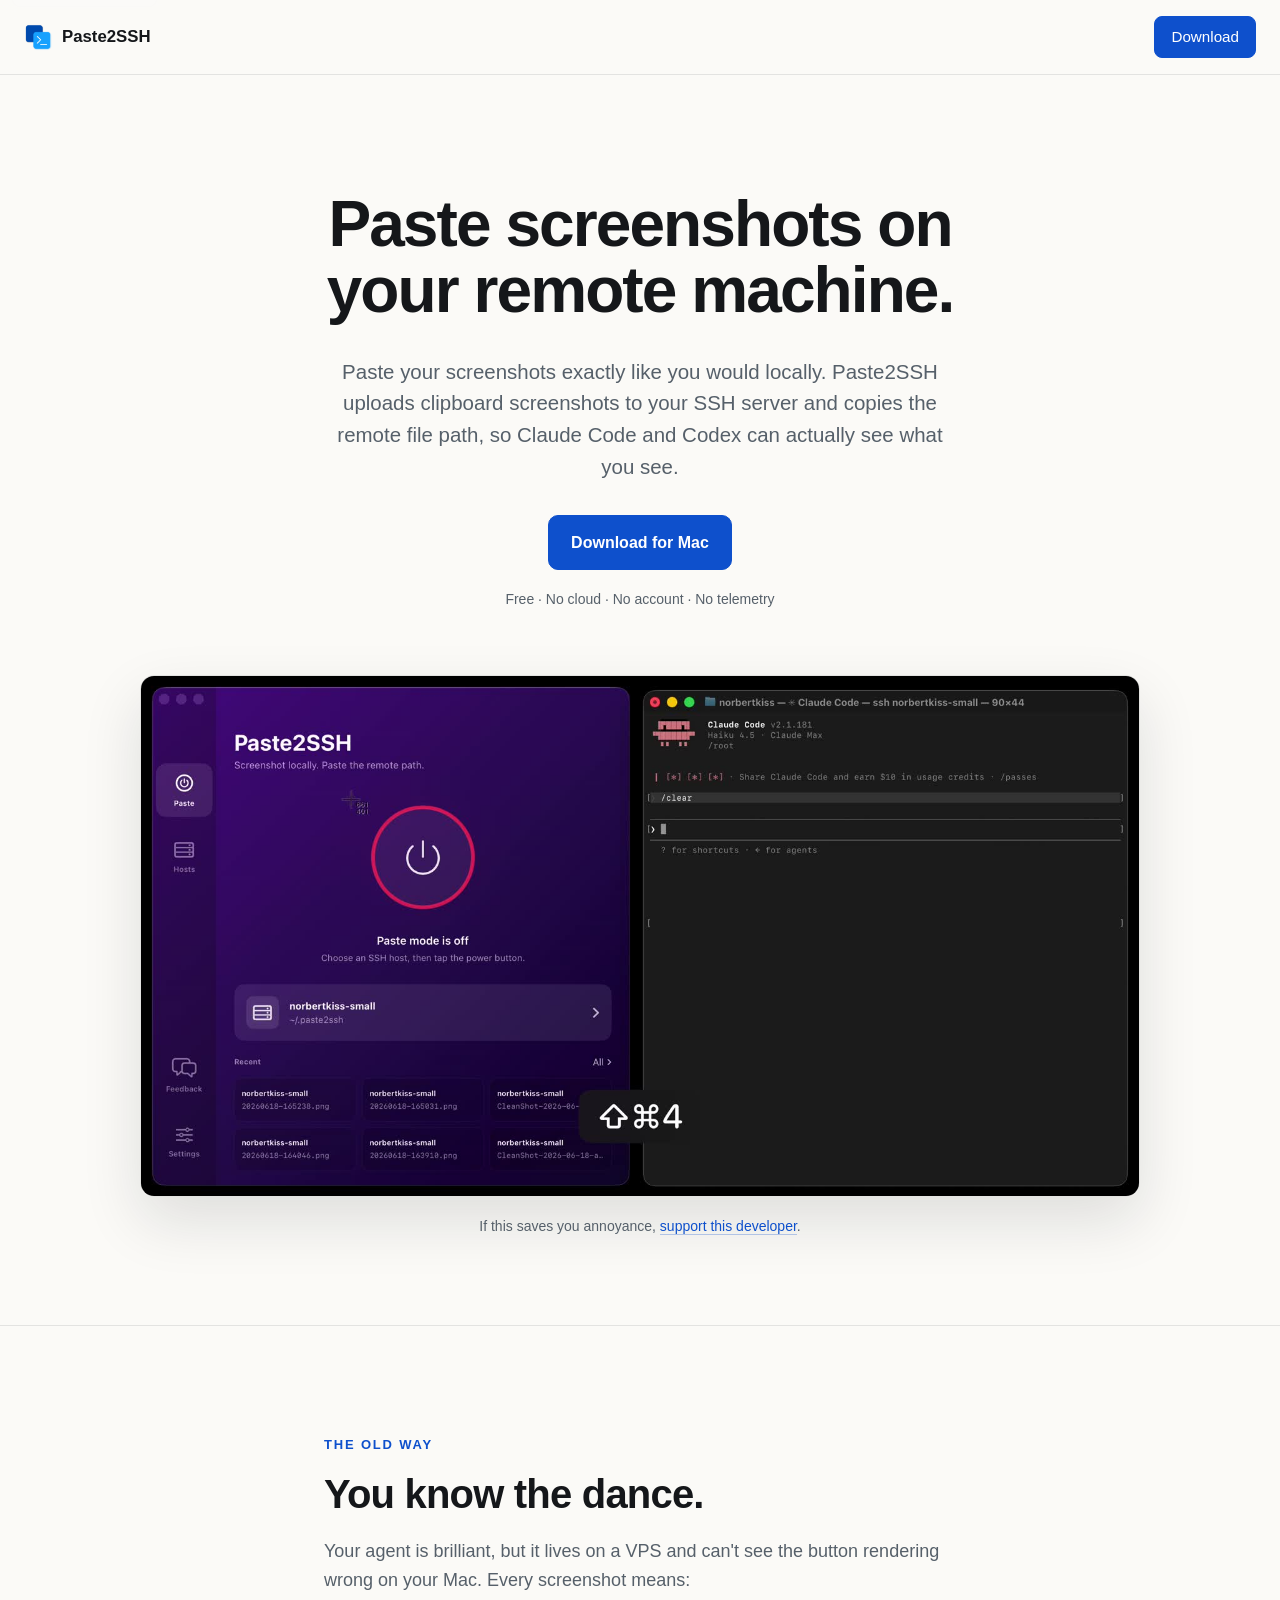
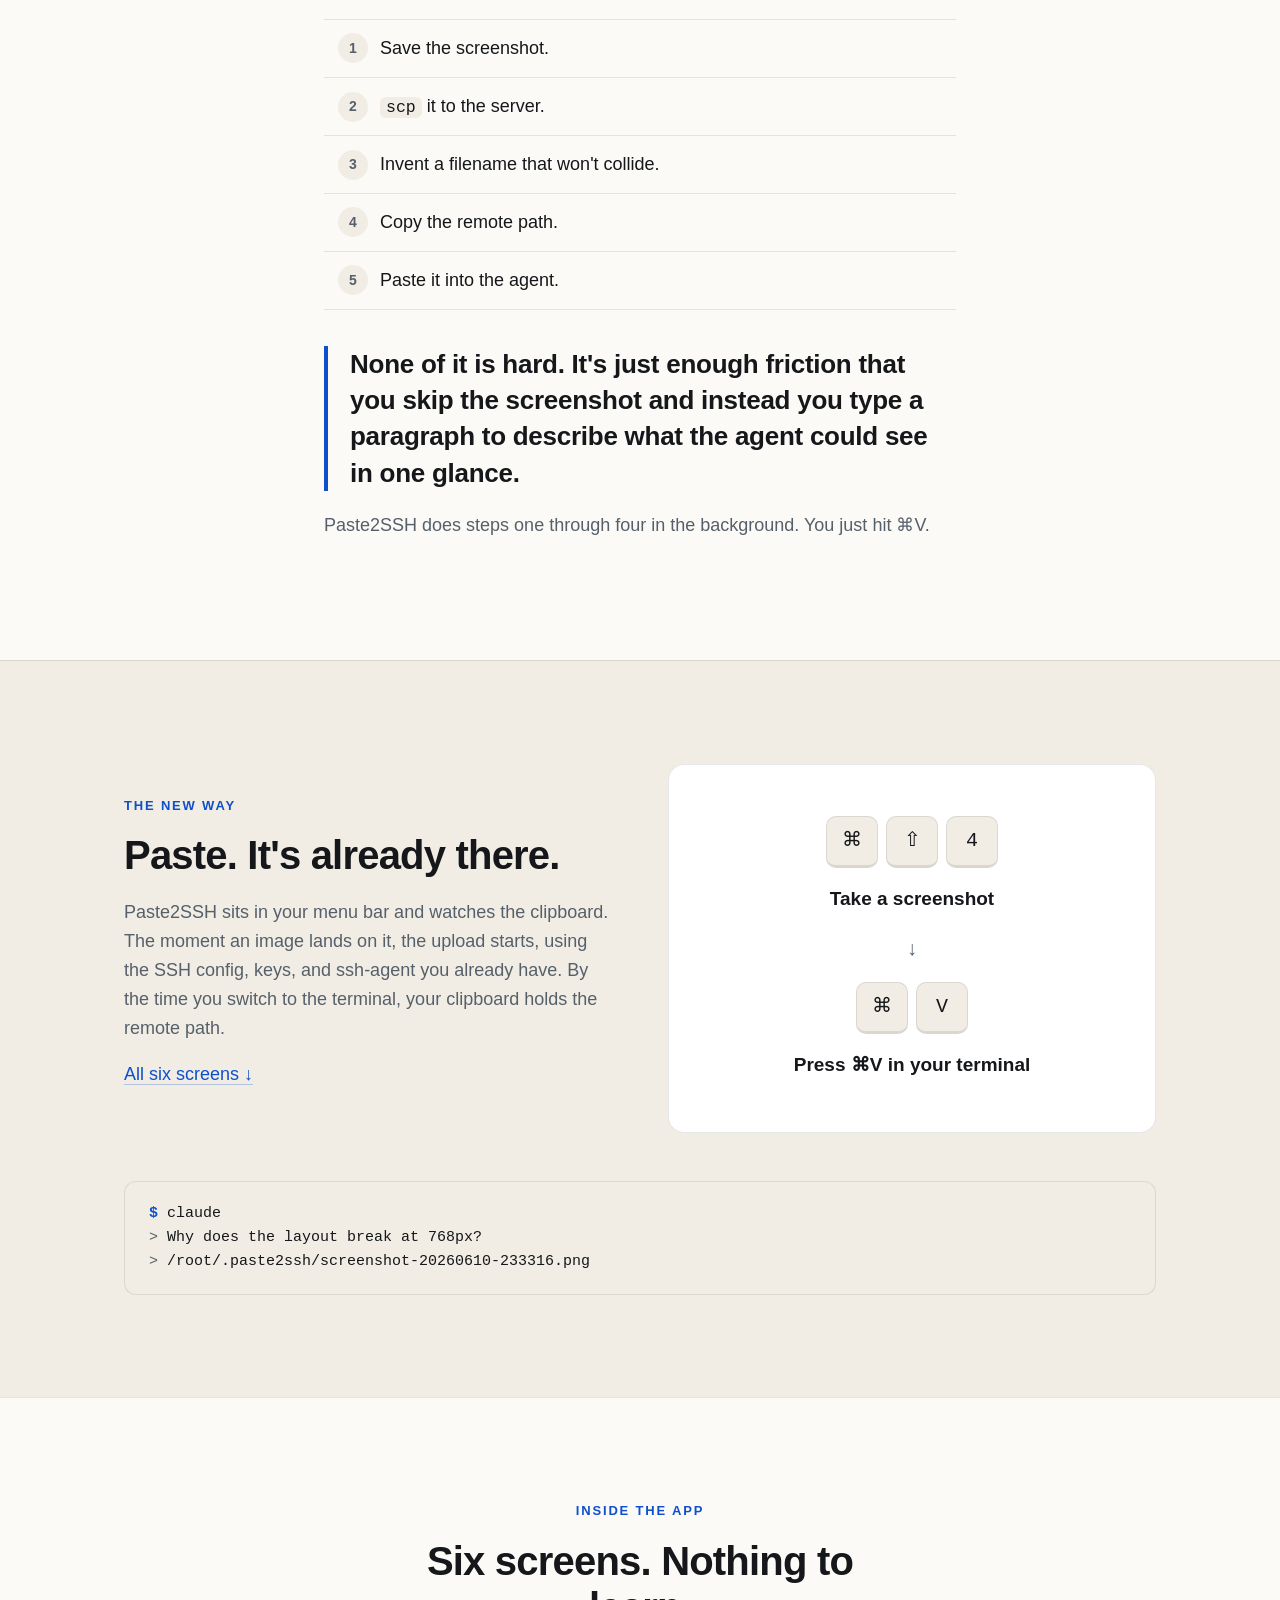
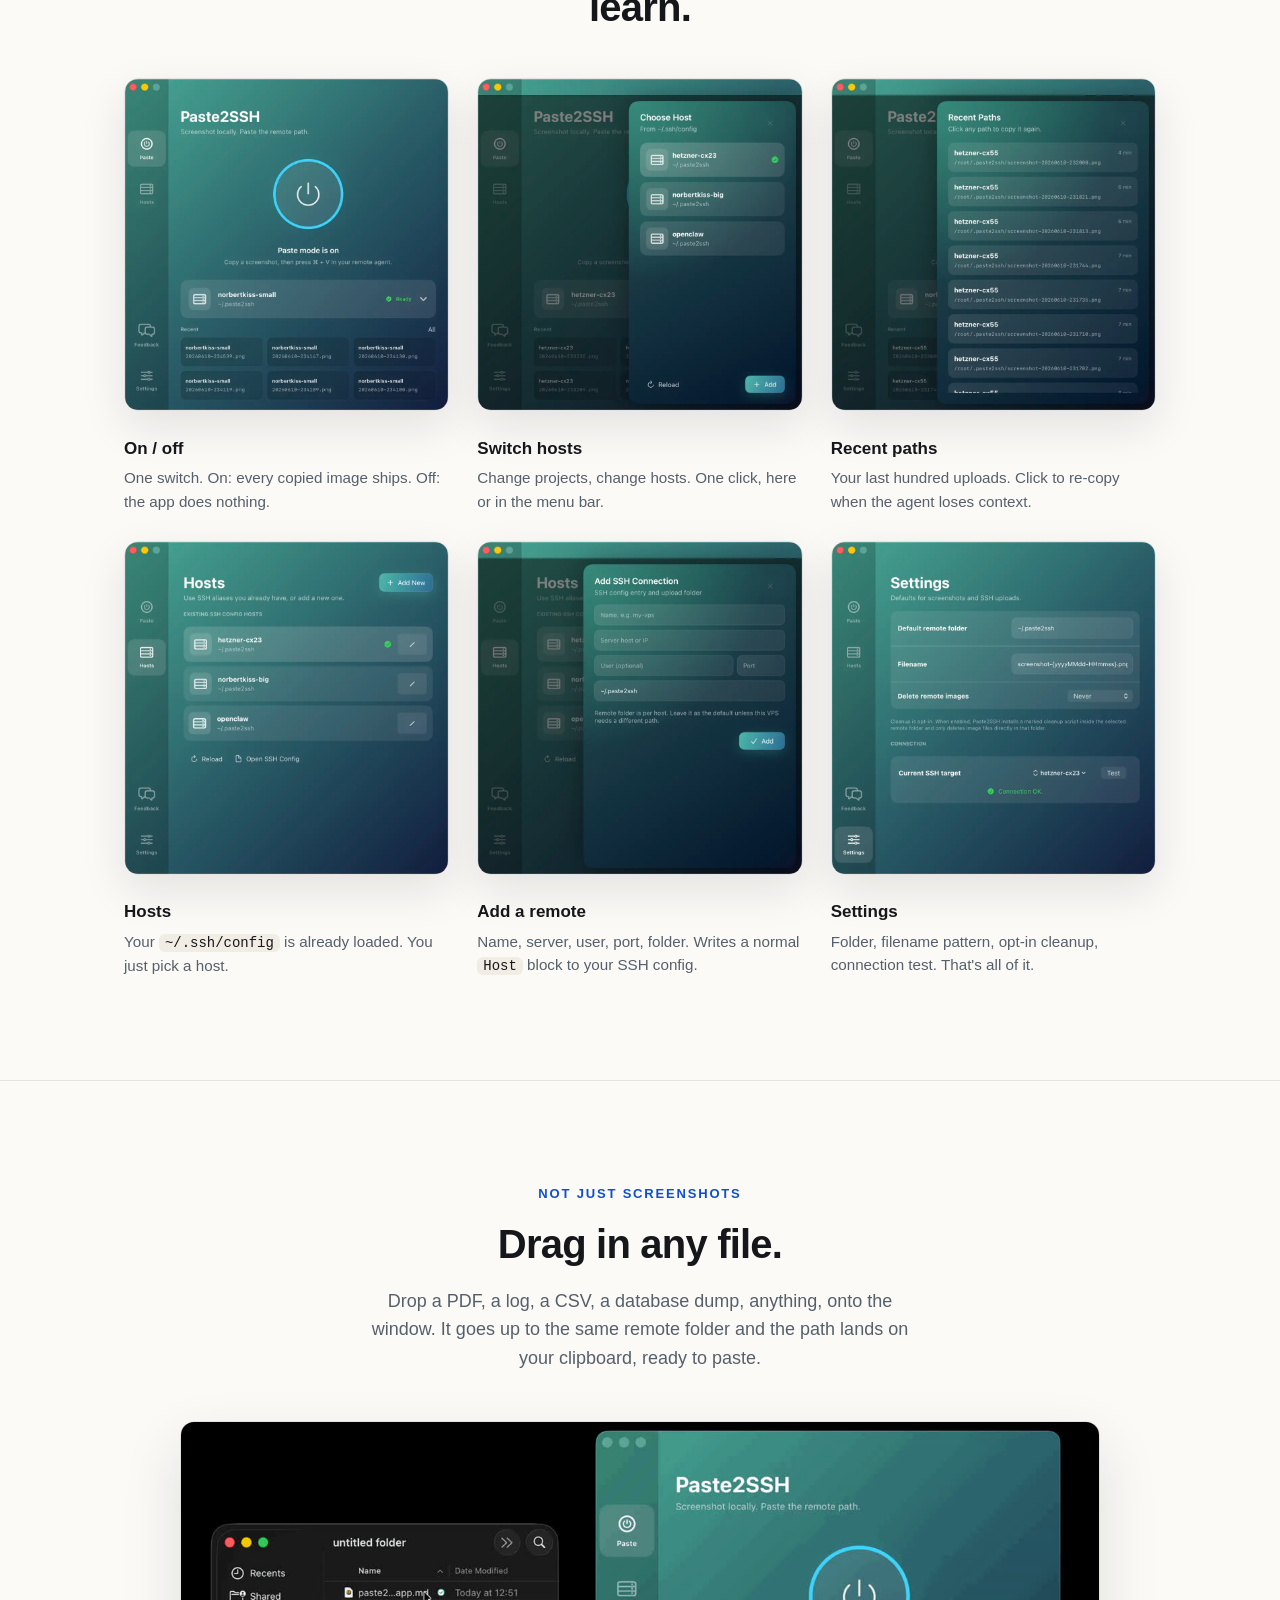
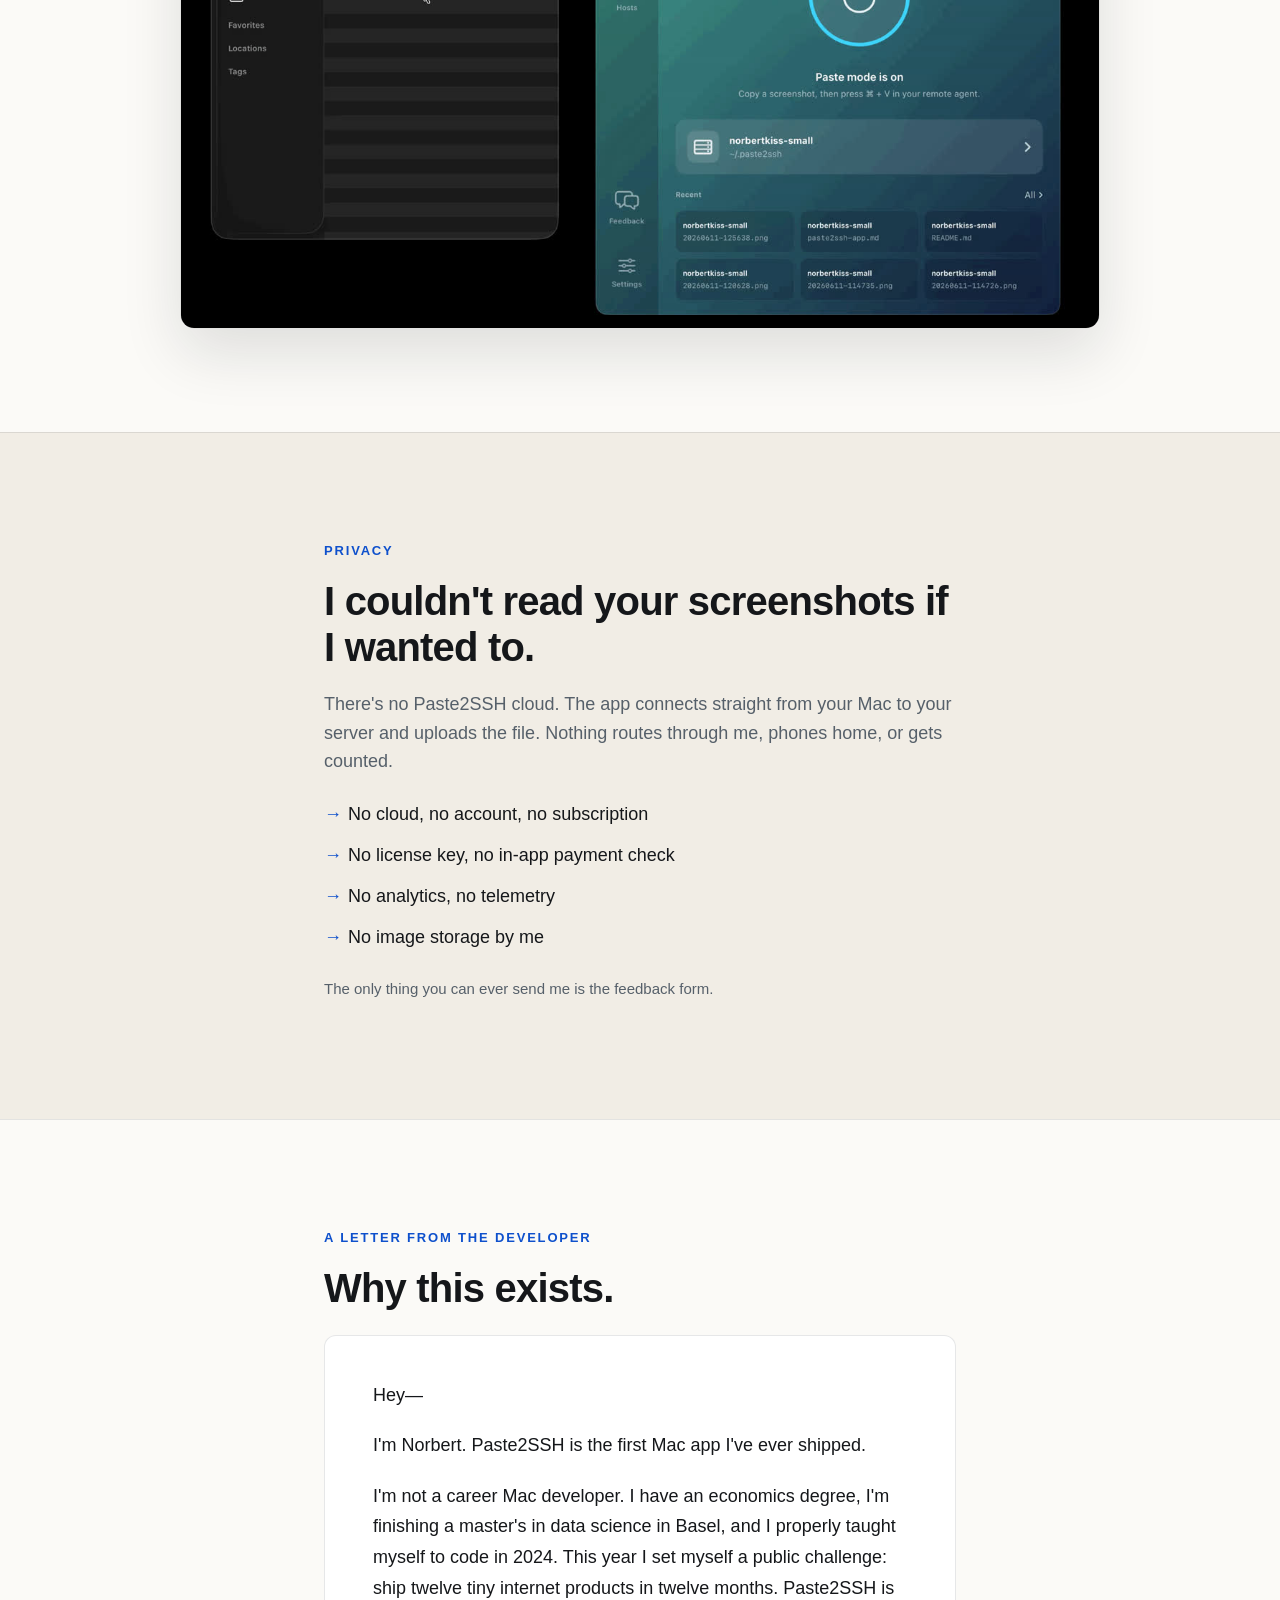
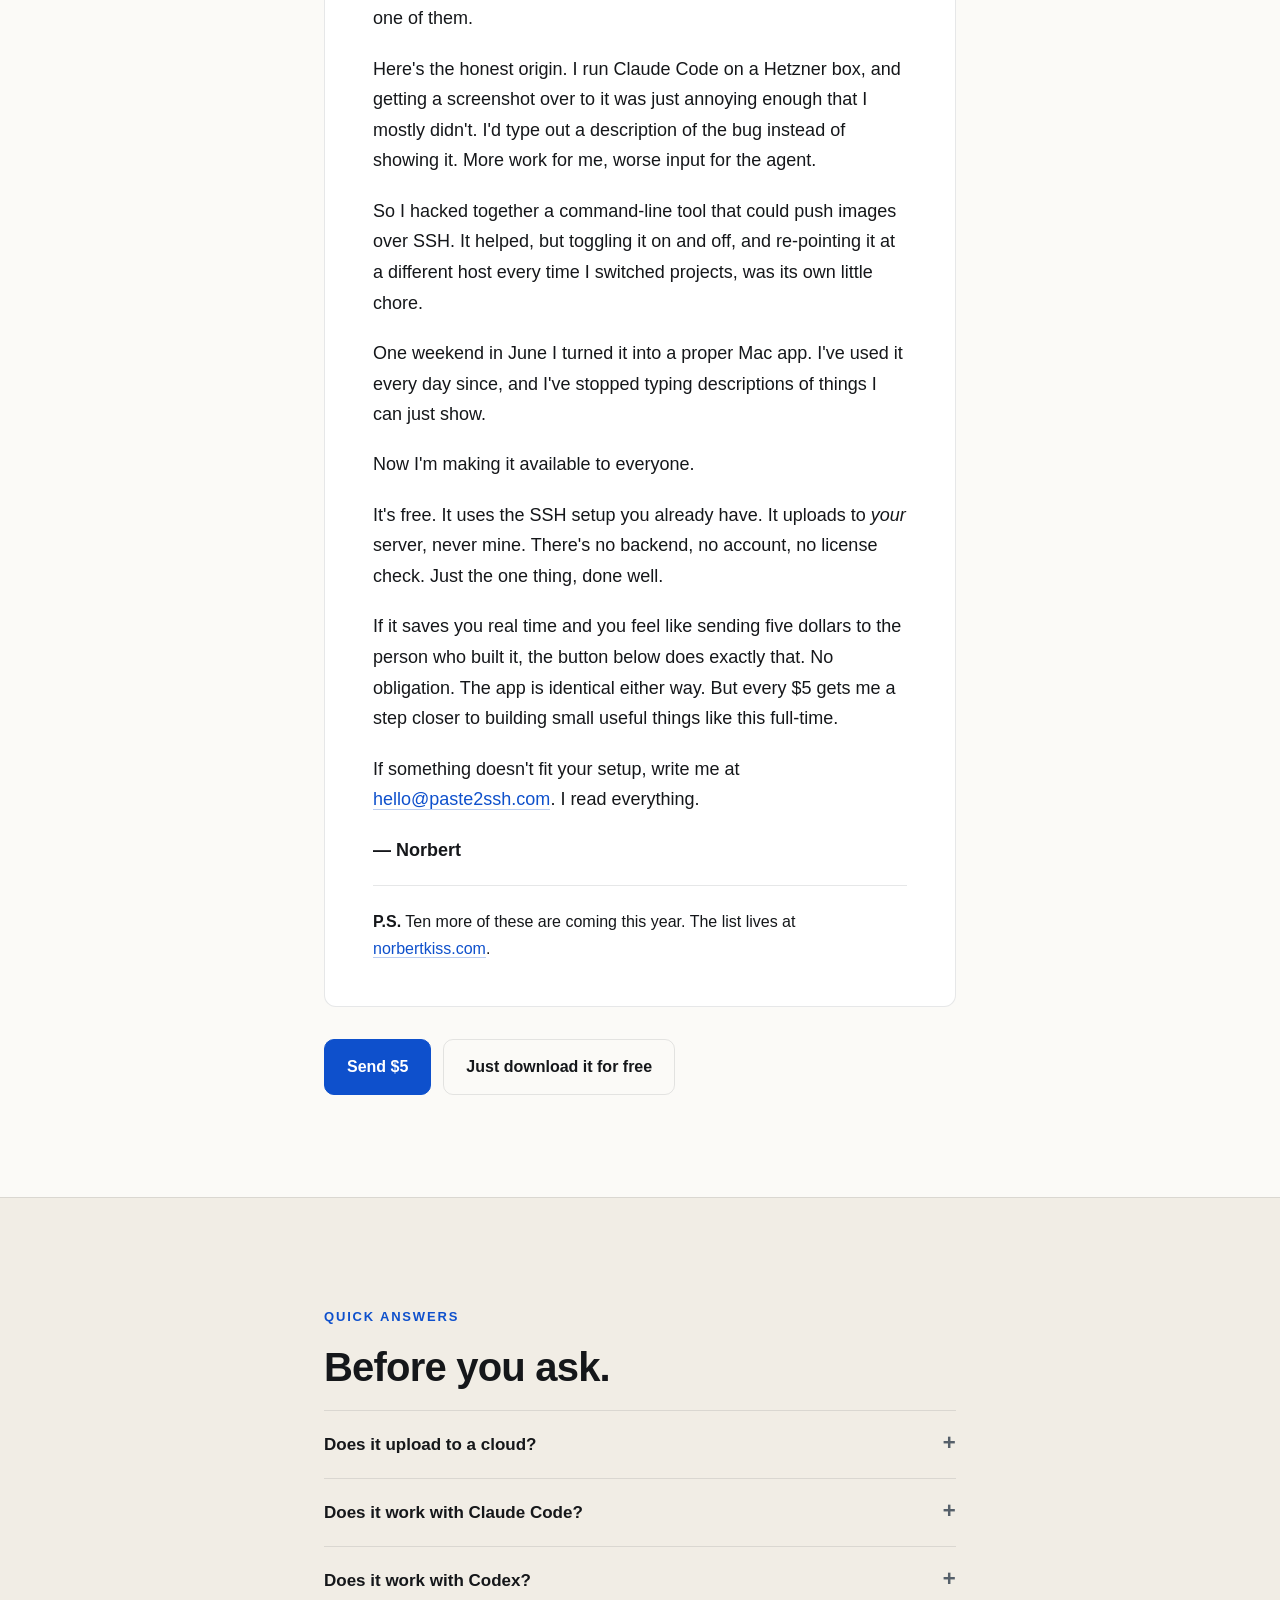
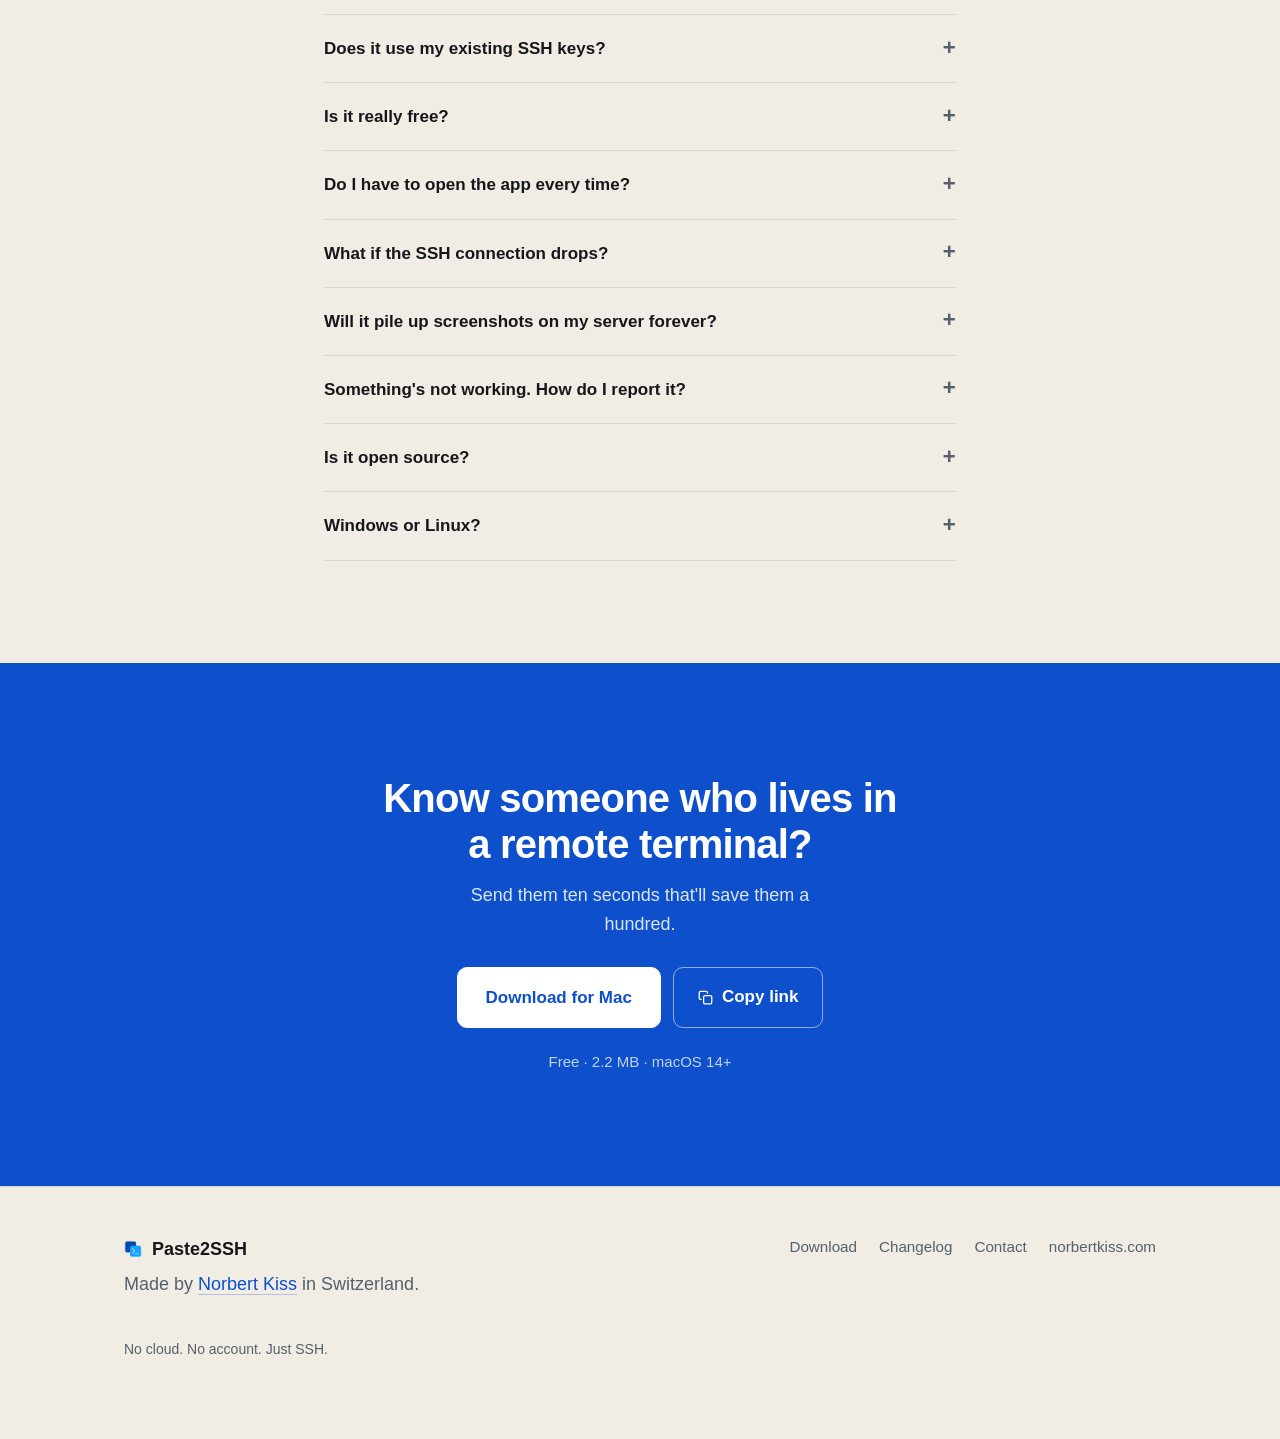
==== index.html @ 551dd887 "Add DataFast funnel tracking (goals, scroll markers, /thanks) and refine OG card copy" ====
<!doctype html>
<html lang="en">
<head>
  <meta charset="utf-8" />
  <meta name="viewport" content="width=device-width, initial-scale=1" />
  <title>Paste2SSH — Paste screenshots on your remote machine</title>
  <meta name="description" content="Take a screenshot on your Mac and Paste2SSH uploads it to your SSH server, putting the remote path on your clipboard for Claude Code and Codex. Free." />
  <meta name="theme-color" content="#0d1117" />
  <link rel="icon" type="image/png" sizes="32x32" href="/favicon-32x32.png?v=2" />
  <link rel="icon" type="image/png" sizes="16x16" href="/favicon-16x16.png?v=2" />
  <link rel="icon" href="/favicon.ico?v=2" sizes="any" />
  <link rel="apple-touch-icon" sizes="180x180" href="/apple-touch-icon.png?v=2" />
  <link rel="manifest" href="/site.webmanifest?v=2" />
  <link rel="canonical" href="https://paste2ssh.com/" />

  <meta property="og:type" content="website" />
  <meta property="og:site_name" content="Paste2SSH" />
  <meta property="og:url" content="https://paste2ssh.com/" />
  <meta property="og:title" content="Paste your screenshots into Claude Code on your VPS" />
  <meta property="og:description" content="A free Mac utility app. Take a screenshot and it uploads over SSH, dropping the remote path on your clipboard to paste." />
  <meta property="og:image" content="https://paste2ssh.com/og.png?v=4" />
  <meta property="og:image:type" content="image/png" />
  <meta property="og:image:width" content="1200" />
  <meta property="og:image:height" content="630" />
  <meta property="og:image:alt" content="Paste2SSH landing page with the app's Paste tab showing paste mode on" />

  <meta name="twitter:card" content="summary_large_image" />
  <meta name="twitter:title" content="Paste your screenshots into Claude Code on your VPS" />
  <meta name="twitter:description" content="A free Mac utility app. Take a screenshot and it uploads over SSH, dropping the remote path on your clipboard to paste." />
  <meta name="twitter:image" content="https://paste2ssh.com/og-twitter.png?v=4" />
  <meta name="twitter:image:alt" content="Paste2SSH landing page with the app's Paste tab showing paste mode on" />

  <script type="application/ld+json">
  {
    "@context": "https://schema.org",
    "@type": "SoftwareApplication",
    "name": "Paste2SSH",
    "applicationCategory": "DeveloperApplication",
    "operatingSystem": "macOS 14.0+",
    "description": "Take a screenshot on your Mac and Paste2SSH ships it to your VPS over SSH, then swaps your clipboard for the remote path so you can paste it straight into your remote terminal.",
    "url": "https://paste2ssh.com/",
    "image": "https://paste2ssh.com/og.png",
    "offers": {
      "@type": "Offer",
      "price": "0",
      "priceCurrency": "USD"
    },
    "author": {
      "@type": "Person",
      "name": "Norbert Kiss",
      "url": "https://norbertkiss.com"
    }
  }
  </script>

  <link rel="stylesheet" href="/styles.css?v=19" />
  <script
    defer
    data-website-id="dfid_6iDRUbRsPHQtEeW4TGu3i"
    data-domain="paste2ssh.com"
    src="https://datafa.st/js/script.js">
  </script>
</head>
<body>
  <a class="skip-link" href="#main">Skip to content</a>

  <header class="site-header">
    <a href="#top" class="brand" aria-label="Paste2SSH home">
      <img class="brand-mark" src="/android-chrome-192x192.png?v=2" width="28" height="28" alt="" />
      <span class="brand-text">Paste2SSH</span>
    </a>
    <nav aria-label="Primary">
      <a href="/Paste2SSH-1.0.dmg" download data-fast-goal="download" data-fast-goal-location="nav" class="nav-cta">Download</a>
    </nav>
  </header>

  <main id="main">
    <!-- HERO -->
    <section class="hero" id="top">
      <div class="container hero-inner">
        <div class="hero-copy">
          <h1>Paste screenshots on your remote machine.</h1>
          <p class="subhead">
            Paste your screenshots exactly like you would locally. Paste2SSH
            uploads clipboard screenshots to your SSH server and copies the
            remote file path, so Claude Code and Codex can actually see what
            you see.
          </p>
          <div class="cta-row">
            <a href="/Paste2SSH-1.0.dmg" download data-fast-goal="download" data-fast-goal-location="hero" class="btn btn-primary">Download for Mac</a>
          </div>
          <p class="trust-line">Free · No cloud · No account · No telemetry</p>
        </div>
        <figure class="hero-shot">
          <video width="1600" height="834" autoplay loop muted playsinline preload="auto"
                  poster="/images/hero-poster.jpg?v=3"
                  aria-label="Paste2SSH demo: copying a screenshot and pasting the remote path in a terminal">
            <source src="/images/hero.mp4?v=3" type="video/mp4" />
          </video>
        </figure>
        <p class="hero-support">If this saves you annoyance, <a href="https://donate.stripe.com/4gM9AU3gZ9hq04q5Pi6Zy02" data-fast-goal="support_click" rel="noopener" target="_blank">support this developer</a>.</p>
      </div>
    </section>

    <!-- THE OLD WAY -->
    <section class="section" data-fast-scroll="scroll_problem">
      <div class="container container--narrow">
        <p class="eyebrow">The old way</p>
        <h2>You know the dance.</h2>
        <p class="dim">
          Your agent is brilliant, but it lives on a VPS and can't see the
          button rendering wrong on your Mac. Every screenshot means:
        </p>
        <ol class="five-steps">
          <li>Save the screenshot.</li>
          <li><code>scp</code> it to the server.</li>
          <li>Invent a filename that won't collide.</li>
          <li>Copy the remote path.</li>
          <li>Paste it into the agent.</li>
        </ol>
        <p class="pullquote">
          None of it is hard. It's just enough friction that you skip the
          screenshot and instead you type a paragraph to describe what the
          agent could see in one glance.
        </p>
        <p class="dim">
          Paste2SSH does steps one through four in the background. You just
          hit ⌘V.
        </p>
      </div>
    </section>

    <!-- THE NEW WAY -->
    <section class="section section--alt" id="how" data-fast-scroll="scroll_how">
      <div class="container">
        <div class="how-grid">
          <div>
            <p class="eyebrow">The new way</p>
            <h2>Paste. It's already there.</h2>
            <p class="dim">
              Paste2SSH sits in your menu bar and watches the clipboard. The
              moment an image lands on it, the upload starts, using the SSH
              config, keys, and ssh-agent you already have. By the time you
              switch to the terminal, your clipboard holds the remote path.
            </p>
            <p>
              <a href="#screens">All six screens ↓</a>
            </p>
          </div>

          <div class="workflow" aria-label="Workflow">
            <div class="workflow-step">
              <span class="keycaps" aria-hidden="true"><kbd>⌘</kbd><kbd>⇧</kbd><kbd>4</kbd></span>
              <strong>Take a screenshot</strong>
            </div>
            <div class="workflow-arrow" aria-hidden="true">↓</div>
            <div class="workflow-step">
              <span class="keycaps" aria-hidden="true"><kbd>⌘</kbd><kbd>V</kbd></span>
              <strong>Press ⌘V in your terminal</strong>
            </div>
          </div>
        </div>

        <pre class="terminal" aria-label="Example Claude Code session">
<span class="term-prompt">$</span> claude
<span class="term-out">&gt;</span> Why does the layout break at 768px?
<span class="term-out">&gt;</span> /root/.paste2ssh/screenshot-20260610-233316.png</pre>
      </div>
    </section>

    <!-- INSIDE THE APP -->
    <section class="section" id="screens" data-fast-scroll="scroll_screens">
      <div class="container">
        <p class="eyebrow shots-center">Inside the app</p>
        <h2 class="shots-center">Six screens. Nothing to learn.</h2>

        <div class="shots-grid">
          <figure class="shot-card">
            <img src="/images/paste-on.webp?v=1" width="960" height="984" loading="lazy" alt="Paste2SSH with paste mode on, one big power button" />
            <figcaption>
              <strong>On / off</strong>
              One switch. On: every copied image ships. Off: the app does
              nothing.
            </figcaption>
          </figure>
          <figure class="shot-card">
            <img src="/images/switch-host.webp?v=1" width="960" height="984" loading="lazy" alt="Host picker dropdown for switching the upload target" />
            <figcaption>
              <strong>Switch hosts</strong>
              Change projects, change hosts. One click, here or in the menu
              bar.
            </figcaption>
          </figure>
          <figure class="shot-card">
            <img src="/images/history.webp?v=1" width="960" height="984" loading="lazy" alt="Recent Paths overlay with previously uploaded screenshots" />
            <figcaption>
              <strong>Recent paths</strong>
              Your last hundred uploads. Click to re-copy when the agent loses
              context.
            </figcaption>
          </figure>
          <figure class="shot-card">
            <img src="/images/hosts.webp?v=1" width="960" height="984" loading="lazy" alt="The Hosts tab listing three saved remotes" />
            <figcaption>
              <strong>Hosts</strong>
              Your <code>~/.ssh/config</code> is already loaded. You just pick
              a host.
            </figcaption>
          </figure>
          <figure class="shot-card">
            <img src="/images/add-host.webp?v=1" width="960" height="984" loading="lazy" alt="Add a remote form with name, server, user, port, and folder fields" />
            <figcaption>
              <strong>Add a remote</strong>
              Name, server, user, port, folder. Writes a normal
              <code>Host</code> block to your SSH config.
            </figcaption>
          </figure>
          <figure class="shot-card">
            <img src="/images/settings.webp?v=1" width="960" height="984" loading="lazy" alt="Settings page with folder, filename pattern, cleanup, and connection test" />
            <figcaption>
              <strong>Settings</strong>
              Folder, filename pattern, opt-in cleanup, connection test.
              That's all of it.
            </figcaption>
          </figure>
        </div>
      </div>
    </section>

    <!-- DRAG & DROP -->
    <section class="section" id="files">
      <div class="container">
        <p class="eyebrow shots-center">Not just screenshots</p>
        <h2 class="shots-center">Drag in any file.</h2>
        <p class="dim demo-lede">
          Drop a PDF, a log, a CSV, a database dump, anything, onto the window.
          It goes up to the same remote folder and the path lands on your
          clipboard, ready to paste.
        </p>
        <figure class="demo-shot">
          <video width="1280" height="706" autoplay loop muted playsinline preload="none"
                  poster="/images/drag-drop-poster.jpg?v=1"
                  aria-label="Dragging a document onto the Paste2SSH window; it uploads to the remote folder and copies the path">
            <source src="/images/drag-drop.mp4?v=1" type="video/mp4" />
          </video>
        </figure>
      </div>
    </section>

    <!-- PRIVACY -->
    <section class="section section--alt">
      <div class="container container--narrow">
        <p class="eyebrow">Privacy</p>
        <h2>I couldn't read your screenshots if I wanted to.</h2>
        <p class="dim">
          There's no Paste2SSH cloud. The app connects straight from your Mac
          to your server and uploads the file. Nothing routes through me,
          phones home, or gets counted.
        </p>
        <ul class="bullets">
          <li>No cloud, no account, no subscription</li>
          <li>No license key, no in-app payment check</li>
          <li>No analytics, no telemetry</li>
          <li>No image storage by me</li>
        </ul>
        <p class="dim small-note">
          The only thing you can ever send me is the feedback form.
        </p>
      </div>
    </section>

    <!-- FOUNDER LETTER -->
    <section class="section" id="letter" data-fast-scroll="scroll_letter">
      <div class="container container--narrow">
        <p class="eyebrow">A letter from the developer</p>
        <h2>Why this exists.</h2>

        <article class="letter">
          <p>Hey—</p>

          <p>I'm Norbert. Paste2SSH is the first Mac app I've ever shipped.</p>

          <p>
            I'm not a career Mac developer. I have an economics degree, I'm
            finishing a master's in data science in Basel, and I properly
            taught myself to code in 2024. This year I set myself a public
            challenge: ship twelve tiny internet products in twelve months.
            Paste2SSH is one of them.
          </p>

          <p>
            Here's the honest origin. I run Claude Code on a Hetzner box, and
            getting a screenshot over to it was just annoying enough that I
            mostly didn't. I'd type out a description of the bug instead of
            showing it. More work for me, worse input for the agent.
          </p>

          <p>
            So I hacked together a command-line tool that could push images
            over SSH. It helped, but toggling it on and off, and re-pointing
            it at a different host every time I switched projects, was its own
            little chore.
          </p>

          <p>
            One weekend in June I turned it into a proper Mac app. I've used it
            every day since, and I've stopped typing descriptions of things I
            can just show.
          </p>

          <p>
            Now I'm making it available to everyone.
          </p>

          <p>
            It's free. It uses the SSH setup you already have. It uploads to
            <em>your</em> server, never mine. There's no backend, no account,
            no license check. Just the one thing, done well.
          </p>

          <p>
            If it saves you real time and you feel like sending five dollars to
            the person who built it, the button below does exactly that. No
            obligation. The app is identical either way. But every $5 gets me
            a step closer to building small useful things like this full-time.
          </p>

          <p>
            If something doesn't fit your setup, write me at
            <a href="mailto:hello@paste2ssh.com" data-fast-goal="contact_click">hello@paste2ssh.com</a>. I
            read everything.
          </p>

          <p class="letter-sign">— Norbert</p>

          <p class="letter-ps">
            <strong>P.S.</strong> Ten more of these are coming this year.
            The list lives at
            <a href="https://norbertkiss.com" data-fast-goal="norbertkiss_click" rel="noopener">norbertkiss.com</a>.
          </p>
        </article>

        <div class="cta-row letter-cta">
          <a href="https://donate.stripe.com/4gM9AU3gZ9hq04q5Pi6Zy02" data-fast-goal="support_click" class="btn btn-primary" rel="noopener" target="_blank">Send $5</a>
          <a href="/Paste2SSH-1.0.dmg" download data-fast-goal="download" data-fast-goal-location="letter" class="btn btn-secondary">Just download it for free</a>
        </div>
      </div>
    </section>

    <!-- FAQ -->
    <section class="section section--alt section--faq" id="faq">
      <div class="container container--narrow">
        <p class="eyebrow">Quick answers</p>
        <h2>Before you ask.</h2>

        <details>
          <summary>Does it upload to a cloud?</summary>
          <p>No. It uploads only to the SSH server you configured. Nothing routes through me.</p>
        </details>

        <details>
          <summary>Does it work with Claude Code?</summary>
          <p>Yes, that's why it exists. The screenshot lands where Claude Code runs; you paste the remote path and the agent reads the file.</p>
        </details>

        <details>
          <summary>Does it work with Codex?</summary>
          <p>Yes. Anything running on the remote that can read a file path works: Codex, Gemini CLI, aider, or your own scripts. Paste2SSH just gets the image onto the server and hands you the path.</p>
        </details>

        <details>
          <summary>Does it use my existing SSH keys?</summary>
          <p>Yes. Your keys, your ssh-agent, your <code>~/.ssh/config</code>. If you can <code>scp</code> from Terminal, Paste2SSH can use the same host.</p>
        </details>

        <details>
          <summary>Is it really free?</summary>
          <p>Yes. No license key, no account, no in-app payment check. The $5 button is optional support.</p>
        </details>

        <details>
          <summary>Do I have to open the app every time?</summary>
          <p>No. There's a menu bar icon: toggle paste mode, switch hosts, and re-copy the last path without opening the window.</p>
        </details>

        <details>
          <summary>What if the SSH connection drops?</summary>
          <p>The upload fails, you see the error, your clipboard is unchanged. Reconnect and try again.</p>
        </details>

        <details>
          <summary>Will it pile up screenshots on my server forever?</summary>
          <p>Only if you let it. Opt in to remote cleanup and pick a retention (7 to 90 days), scoped strictly to the folder you chose. Off by default.</p>
        </details>

        <details>
          <summary>Something's not working. How do I report it?</summary>
          <p>Open the Feedback tab in the app and send a quick note straight from there. It opens a short Google Form, so you don't need to dig up an email address or write a bug report. I read every one.</p>
        </details>

        <details>
          <summary>Is it open source?</summary>
          <p>Not yet, but I may open-source the core after the first round of feedback. For now, what matters is already true: no analytics inside the app, no backend, no account, no license check. And honestly, it's a simple app. You could build something like this in a weekend, especially if Claude gives Fable back. :)</p>
        </details>

        <details>
          <summary>Windows or Linux?</summary>
          <p>Not yet. Mac first, because that's the workflow I needed. Ask and I'll think about it.</p>
        </details>
      </div>
    </section>

    <!-- FINAL CTA -->
    <section class="band" data-fast-scroll="scroll_cta">
      <div class="container">
        <h2>Know someone who lives in a remote terminal?</h2>
        <p class="band-sub">Send them ten seconds that'll save them a hundred.</p>
        <div class="cta-row band-cta">
          <a href="/Paste2SSH-1.0.dmg" download data-fast-goal="download" data-fast-goal-location="band" class="btn btn-invert">Download for Mac</a>
          <button type="button" class="btn btn-share" data-url="https://paste2ssh.com/" aria-label="Copy link to Paste2SSH">
            <svg class="share-icon share-icon--copy" width="15" height="15" viewBox="0 0 24 24" fill="none" stroke="currentColor" stroke-width="2" stroke-linecap="round" stroke-linejoin="round" aria-hidden="true"><rect x="9" y="9" width="13" height="13" rx="2"/><path d="M5 15H4a2 2 0 0 1-2-2V4a2 2 0 0 1 2-2h9a2 2 0 0 1 2 2v1"/></svg>
            <svg class="share-icon share-icon--check" width="15" height="15" viewBox="0 0 24 24" fill="none" stroke="currentColor" stroke-width="2.5" stroke-linecap="round" stroke-linejoin="round" aria-hidden="true"><polyline points="20 6 9 17 4 12"/></svg>
            <span class="share-label">Copy link</span>
          </button>
        </div>
        <p class="band-meta">Free · 2.2 MB · macOS 14+</p>
      </div>
    </section>
  </main>

  <footer class="site-footer" data-fast-scroll="scroll_footer">
    <div class="container">
      <div class="footer-row">
        <div>
          <p class="footer-brand">
            <img src="/android-chrome-192x192.png?v=2" width="18" height="18" alt="" />
            Paste2SSH
          </p>
          <p class="dim">Made by <a href="https://norbertkiss.com" data-fast-goal="norbertkiss_click" rel="noopener">Norbert Kiss</a> in Switzerland.</p>
        </div>
        <nav class="footer-nav" aria-label="Footer">
          <a href="/Paste2SSH-1.0.dmg" download data-fast-goal="download" data-fast-goal-location="footer">Download</a>
          <a href="/changelog/">Changelog</a>
          <a href="mailto:hello@paste2ssh.com" data-fast-goal="contact_click">Contact</a>
          <a href="https://norbertkiss.com" data-fast-goal="norbertkiss_click" rel="noopener">norbertkiss.com</a>
        </nav>
      </div>
      <p class="footer-bottom">No cloud. No account. Just SSH.</p>
    </div>
  </footer>

  <script>
    (function () {
      function flash(el) {
        el.classList.add('copied');
        window.setTimeout(function () { el.classList.remove('copied'); }, 1600);
      }

      // Final CTA share button — native share sheet on mobile, copy link on desktop
      var share = document.querySelector('.btn-share');
      if (share) {
        var url = share.getAttribute('data-url');
        var label = share.querySelector('.share-label');
        if (navigator.share) {
          if (label) label.textContent = 'Share';
          share.addEventListener('click', function () {
            navigator.share({
              title: 'Paste2SSH',
              text: 'Paste screenshots straight onto your remote machine over SSH.',
              url: url
            }).catch(function () {});
          });
        } else if (navigator.clipboard) {
          share.addEventListener('click', function () {
            navigator.clipboard.writeText(url).then(function () {
              if (label) label.textContent = 'Copied!';
              flash(share);
              window.setTimeout(function () { if (label) label.textContent = 'Copy link'; }, 1600);
            });
          });
        }
      }
    })();
  </script>
</body>
</html>
---- styles.css ----
/* ----------------------------------------------------------------
 * Paste2SSH landing — minimal stylesheet.
 * One sans font. One mono (for code). Three colors. Six font sizes.
 * ---------------------------------------------------------------- */

:root {
  --bg: #fbfaf7;
  --surface: #ffffff;
  --surface-alt: #f1ede5;
  --ink: #15171a;
  --ink-2: #56606a;
  --rule: rgba(15, 23, 30, 0.10);
  --accent: #0E50CC;
  --accent-ink: #ffffff;

  --sans: -apple-system, BlinkMacSystemFont, 'Inter', 'Segoe UI', Roboto,
          'Helvetica Neue', Arial, sans-serif;
  --mono: ui-monospace, 'SF Mono', SFMono-Regular, Menlo, Consolas,
          'Liberation Mono', monospace;

  --max: 1080px;
  --max-narrow: 680px;
  --radius: 12px;
}

@media (prefers-color-scheme: dark) {
  :root {
    --bg: #0d1117;
    --surface: #161b22;
    --surface-alt: #11161d;
    --ink: #e8ecf2;
    --ink-2: #9aa4af;
    --rule: rgba(240, 246, 252, 0.10);
    --accent: #4d92ff;
    --accent-ink: #0d1117;
  }
}

* { box-sizing: border-box; }

html { scroll-behavior: smooth; }

body {
  margin: 0;
  background: var(--bg);
  color: var(--ink);
  font-family: var(--sans);
  font-size: 18px;
  line-height: 1.6;
  -webkit-font-smoothing: antialiased;
  -moz-osx-font-smoothing: grayscale;
  text-rendering: optimizeLegibility;
}

a {
  color: var(--accent);
  text-decoration: none;
  border-bottom: 1px solid color-mix(in srgb, var(--accent) 28%, transparent);
}
a:hover { border-bottom-color: var(--accent); }

code {
  font-family: var(--mono);
  font-size: 0.92em;
  background: var(--surface-alt);
  color: var(--ink);
  padding: 1px 6px;
  border-radius: 6px;
}

h1, h2, h3 {
  margin: 0 0 0.5em;
  color: var(--ink);
  font-weight: 800;
  letter-spacing: -0.02em;
}
h1 {
  font-size: clamp(2.6rem, 5.4vw, 4rem);
  font-weight: 900;
  line-height: 1.04;
  letter-spacing: -0.03em;
}
h2 {
  font-size: clamp(1.85rem, 3.6vw, 2.5rem);
  line-height: 1.15;
}
h3 {
  font-size: 1.25rem;
  line-height: 1.35;
}

p { margin: 0 0 1em; color: var(--ink); }
.dim { color: var(--ink-2); }

.eyebrow {
  display: inline-block;
  font-size: 0.8125rem;
  font-weight: 700;
  letter-spacing: 0.14em;
  text-transform: uppercase;
  color: var(--accent);
  margin: 0 0 16px;
}

.skip-link {
  position: absolute;
  top: -40px;
  left: 12px;
  background: var(--surface);
  color: var(--ink);
  padding: 8px 12px;
  border-radius: 8px;
  border: 1px solid var(--rule);
}
.skip-link:focus { top: 12px; }

.container {
  max-width: var(--max);
  margin: 0 auto;
  padding: 0 24px;
}
.container--narrow { max-width: var(--max-narrow); }

/* ===== header ===== */

.site-header {
  position: sticky;
  top: 0;
  z-index: 10;
  display: flex;
  align-items: center;
  justify-content: space-between;
  padding: 16px 24px;
  background: color-mix(in srgb, var(--bg) 88%, transparent);
  backdrop-filter: blur(10px) saturate(140%);
  -webkit-backdrop-filter: blur(10px) saturate(140%);
  border-bottom: 1px solid var(--rule);
}

.brand {
  display: inline-flex;
  align-items: center;
  gap: 10px;
  font-weight: 800;
  color: var(--ink);
  border: 0;
}
.brand-mark { width: 28px; height: 28px; display: block; }
.brand-text { font-size: 1.05rem; }

.site-header nav {
  display: inline-flex;
  align-items: center;
  gap: 24px;
  font-size: 0.95rem;
}
.site-header nav a {
  color: var(--ink-2);
  border: 0;
}
.site-header nav a:hover,
.site-header nav a[aria-current="page"] { color: var(--ink); }

.nav-cta {
  padding: 8px 16px;
  border-radius: 8px;
  background: var(--accent);
  color: var(--accent-ink) !important;
  border: 1px solid var(--accent) !important;
}
.nav-cta:hover { filter: brightness(1.08); }

@media (max-width: 720px) {
  .site-header { padding: 12px 16px; }
  .site-header nav { gap: 16px; font-size: 0.9rem; }
  .site-header nav a:not(.nav-cta) { display: none; }
}

/* ===== hero ===== */

.hero { padding: clamp(72px, 9vw, 128px) 0 clamp(56px, 7vw, 88px); }

.hero-inner { text-align: center; }
.hero-copy {
  max-width: 760px;
  margin: 0 auto;
}
.hero-copy .subhead { margin-left: auto; margin-right: auto; }
.hero-copy .cta-row { justify-content: center; }

.subhead {
  font-size: clamp(1.125rem, 1.6vw, 1.3125rem);
  line-height: 1.55;
  color: var(--ink-2);
  max-width: 54ch;
  margin: 20px 0 32px;
}

.cta-row {
  display: flex;
  flex-wrap: wrap;
  gap: 12px;
}

.btn {
  display: inline-flex;
  align-items: center;
  justify-content: center;
  padding: 14px 22px;
  border-radius: 10px;
  font-weight: 600;
  font-size: 1rem;
  border: 1px solid var(--rule);
  background: var(--surface);
  color: var(--ink);
  cursor: pointer;
}
.btn:hover { border-color: var(--ink-2); }

.btn-primary {
  background: var(--accent);
  color: var(--accent-ink);
  border-color: var(--accent);
}
.btn-primary:hover { filter: brightness(1.08); }

.btn-secondary { background: transparent; }

.btn-brew {
  gap: 9px;
  padding: 14px 18px;
  font-family: var(--mono);
  font-size: 0.875rem;
  background: var(--surface-alt);
  color: var(--ink);
  border-color: var(--rule);
  white-space: nowrap;
}
.btn-brew:hover { border-color: var(--ink-2); }
.btn-brew .brew-prompt { color: var(--accent); font-weight: 700; }
.brew-icon { color: var(--ink-2); flex-shrink: 0; margin-left: 2px; }
.brew-icon--check { display: none; }
.btn-brew.copied { border-color: color-mix(in srgb, var(--accent) 40%, var(--rule)); }
.btn-brew.copied .brew-icon--copy { display: none; }
.btn-brew.copied .brew-icon--check { display: inline; color: var(--accent); }
@media (max-width: 380px) {
  .btn-brew { font-size: 0.8rem; padding: 14px 14px; }
}

.trust-line {
  margin: 18px 0 0;
  font-size: 0.875rem;
  color: var(--ink-2);
}
.hero-support {
  margin: 18px 0 0;
  font-size: 0.875rem;
  color: var(--ink-2);
  text-align: center;
}

.hero-shot {
  margin: clamp(40px, 5vw, 64px) auto 0;
  max-width: 1000px;
}
.hero-shot img,
.hero-shot video {
  display: block;
  width: 100%;
  height: auto;
  border-radius: 14px;
  border: 1px solid var(--rule);
  box-shadow: 0 24px 60px rgba(15, 23, 30, 0.12);
}

/* ===== generic section ===== */

.section { padding: clamp(64px, 8vw, 104px) 0; border-top: 1px solid var(--rule); }
.section--alt { background: var(--surface-alt); }

.section-lede {
  margin: -6px 0 32px;
  font-size: 1.125rem;
  max-width: 56ch;
  color: var(--ink-2);
}

/* ===== "the annoyance" steps ===== */

.five-steps {
  margin: 24px 0;
  padding: 0;
  list-style: none;
  counter-reset: step;
}
.five-steps li {
  counter-increment: step;
  position: relative;
  padding: 14px 14px 14px 56px;
  border-top: 1px solid var(--rule);
}
.five-steps li:last-child { border-bottom: 1px solid var(--rule); }
.five-steps li::before {
  content: counter(step);
  position: absolute;
  left: 14px;
  top: 50%;
  transform: translateY(-50%);
  display: inline-grid;
  place-items: center;
  width: 30px;
  height: 30px;
  border-radius: 999px;
  background: var(--surface-alt);
  color: var(--ink-2);
  font-weight: 700;
  font-size: 0.875rem;
}

.pullquote {
  margin: 36px 0 20px;
  padding-left: 22px;
  border-left: 4px solid var(--accent);
  font-size: clamp(1.3125rem, 2.2vw, 1.625rem);
  font-weight: 700;
  line-height: 1.4;
  letter-spacing: -0.01em;
  color: var(--ink);
}

/* ===== how-it-works ===== */

.how-grid {
  display: grid;
  grid-template-columns: 1fr 1fr;
  gap: 56px;
  align-items: center;
}
@media (max-width: 820px) {
  .how-grid { grid-template-columns: 1fr; gap: 32px; }
}

.workflow {
  padding: clamp(36px, 4vw, 52px) 24px;
  background: var(--surface);
  border: 1px solid var(--rule);
  border-radius: 16px;
  display: flex;
  flex-direction: column;
  align-items: center;
  gap: 18px;
}
.workflow-step {
  display: flex;
  flex-direction: column;
  align-items: center;
  gap: 16px;
}
.workflow-step strong {
  font-size: 1.1875rem;
  font-weight: 700;
  text-align: center;
}

.keycaps {
  display: inline-flex;
  gap: 8px;
}
.keycaps kbd {
  display: inline-grid;
  place-items: center;
  min-width: 52px;
  height: 52px;
  padding: 0 12px;
  background: var(--surface-alt);
  color: var(--ink);
  font-family: var(--mono);
  font-size: 1.25rem;
  border: 1px solid var(--rule);
  border-bottom-width: 3px;
  border-radius: 10px;
}

.workflow-arrow {
  color: var(--ink-2);
  font-size: 1.25rem;
}

.terminal {
  margin: 48px 0 0;
  padding: 20px 24px;
  background: var(--surface-alt);
  border: 1px solid var(--rule);
  border-radius: var(--radius);
  color: var(--ink);
  overflow-x: auto;
  white-space: pre;
  font-family: var(--mono);
  font-size: 0.9375rem;
  line-height: 1.6;
}
.term-prompt { color: var(--accent); font-weight: 700; }
.term-out    { color: var(--ink-2); }

/* ===== tour features (stacked) ===== */

.section--tour > .container > .eyebrow,
.section--tour > .container > h2,
.section--tour > .container > .section-lede {
  text-align: center;
}
.section--tour > .container > h2 {
  max-width: 22ch;
  margin-left: auto;
  margin-right: auto;
}
.section--tour > .container > .section-lede {
  margin-left: auto;
  margin-right: auto;
}

.tour-feature {
  padding: clamp(56px, 8vw, 104px) 0 0;
  display: flex;
  flex-direction: column;
  align-items: center;
  text-align: center;
}

.tour-feature-eyebrow {
  font-size: 0.8125rem;
  font-weight: 700;
  letter-spacing: 0.14em;
  text-transform: uppercase;
  color: var(--accent);
  margin: 0 0 14px;
}

.tour-feature h3 {
  font-size: clamp(1.875rem, 3.6vw, 2.75rem);
  font-weight: 800;
  line-height: 1.1;
  letter-spacing: -0.02em;
  max-width: 22ch;
  margin: 0 auto 20px;
  color: var(--ink);
}

.tour-feature p {
  font-size: 1.0625rem;
  line-height: 1.65;
  max-width: 58ch;
  margin: 0 auto 12px;
  color: var(--ink-2);
}
.tour-feature p:last-of-type { margin-bottom: 0; }

.tour-feature figure {
  margin: clamp(36px, 5vw, 56px) auto 0;
  display: flex;
  flex-direction: column;
  align-items: center;
  width: 100%;
}
.tour-feature img {
  width: 100%;
  max-width: 720px;
  height: auto;
  border-radius: 14px;
  border: 1px solid var(--rule);
  box-shadow: 0 24px 60px rgba(15, 23, 30, 0.10);
}
.tour-feature figcaption {
  margin-top: 14px;
  font-size: 0.9rem;
  color: var(--ink-2);
}

.tour-feature .menubar-mock {
  max-width: 320px;
  box-shadow: 0 24px 60px rgba(15, 23, 30, 0.10);
}

/* ===== menu-bar mock ===== */

.menubar-mock {
  width: 100%;
  border: 1px solid var(--rule);
  border-radius: var(--radius);
  overflow: hidden;
  background: var(--surface);
  font-size: 0.875rem;
}
.menubar-strip {
  display: flex;
  align-items: center;
  gap: 12px;
  padding: 7px 12px;
  background: var(--surface-alt);
  border-bottom: 1px solid var(--rule);
  font-family: var(--mono);
  font-size: 0.78rem;
  color: var(--ink-2);
}
.menubar-clock { letter-spacing: 0.04em; }
.menubar-spacer { flex: 1; }
.menubar-app { display: block; }

.menubar-menu {
  margin: 0;
  padding: 6px;
  list-style: none;
}
.menubar-item {
  display: flex;
  align-items: center;
  justify-content: space-between;
  gap: 10px;
  padding: 8px 12px;
  border-radius: 6px;
  color: var(--ink);
  text-align: left;
}
.menubar-item--header { font-weight: 600; }
.menubar-item--section { color: var(--ink-2); font-size: 0.78rem; text-transform: uppercase; letter-spacing: 0.08em; padding-top: 14px; padding-bottom: 4px; }
.menubar-item--checked { color: var(--accent); font-weight: 600; }
.menubar-item--divider {
  height: 1px;
  background: var(--rule);
  margin: 6px 12px;
  padding: 0;
}

.badge {
  display: inline-block;
  padding: 2px 8px;
  border-radius: 999px;
  font-size: 0.7rem;
  font-weight: 700;
  letter-spacing: 0.08em;
}
.badge--on { background: rgba(34, 197, 94, 0.14); color: #16a34a; border: 1px solid rgba(34, 197, 94, 0.32); }

/* ===== screenshot cards (main page) ===== */

.shots-center { text-align: center; }
.section .shots-center.eyebrow { display: block; }
h2.shots-center {
  max-width: 22ch;
  margin-left: auto;
  margin-right: auto;
}

.shots-grid {
  display: grid;
  grid-template-columns: repeat(3, 1fr);
  gap: 28px;
  margin-top: 48px;
}
@media (max-width: 900px) {
  .shots-grid { grid-template-columns: 1fr; gap: 40px; max-width: 480px; margin-left: auto; margin-right: auto; }
}

.shot-card { margin: 0; }
.shot-card img {
  width: 100%;
  height: auto;
  border-radius: 14px;
  border: 1px solid var(--rule);
  box-shadow: 0 16px 44px rgba(15, 23, 30, 0.10);
}
.shot-card figcaption {
  margin-top: 16px;
  font-size: 0.95rem;
  line-height: 1.55;
  color: var(--ink-2);
}
.shot-card figcaption strong {
  display: block;
  color: var(--ink);
  font-size: 1.0625rem;
  margin-bottom: 4px;
}

.shots-more { margin-top: 44px; font-size: 1.0625rem; }

.demo-lede {
  max-width: 56ch;
  margin: 16px auto 0;
  text-align: center;
}
.demo-shot {
  margin: 48px auto 0;
  max-width: 920px;
}
.demo-shot img,
.demo-shot video {
  width: 100%;
  height: auto;
  display: block;
  border-radius: 14px;
  border: 1px solid var(--rule);
  box-shadow: 0 24px 60px rgba(15, 23, 30, 0.12);
}

.small-note { font-size: 0.9375rem; margin-top: 20px; }

/* ===== changelog ===== */

.release {
  padding: 32px 0;
  border-top: 1px solid var(--rule);
}
.release:first-of-type { border-top: 0; padding-top: 16px; }
.release-head {
  display: flex;
  flex-wrap: wrap;
  align-items: baseline;
  gap: 4px 16px;
  margin-bottom: 12px;
}
.release-ver { margin: 0; font-size: 1.3125rem; }
.release-date { margin: 0; font-size: 0.9rem; color: var(--ink-2); }
.release-lead { color: var(--ink); margin: 0; }
.release-lead + .bullets { margin-top: 12px; }

/* ===== final CTA band ===== */

.band {
  background: #0E50CC;
  padding: clamp(72px, 9vw, 112px) 0;
  text-align: center;
}
.band h2 {
  color: #ffffff;
  max-width: 24ch;
  margin: 0 auto 14px;
}
.band-sub {
  color: rgba(255, 255, 255, 0.85);
  max-width: 36ch;
  margin: 0 auto 28px;
}
.band-cta { justify-content: center; }
.btn-invert {
  background: #ffffff;
  color: var(--accent);
  border-color: #ffffff;
  font-size: 1.0625rem;
  padding: 16px 28px;
}
.btn-invert:hover { filter: brightness(0.96); color: var(--accent); }
.btn-share {
  gap: 9px;
  background: transparent;
  color: #ffffff;
  border: 1px solid rgba(255, 255, 255, 0.55);
  font-size: 1.0625rem;
  padding: 16px 24px;
}
.btn-share:hover { border-color: #ffffff; }
.share-icon { color: currentColor; flex-shrink: 0; }
.share-icon--check { display: none; }
.btn-share.copied .share-icon--copy { display: none; }
.btn-share.copied .share-icon--check { display: inline; }
.band-meta {
  margin: 22px 0 0;
  font-size: 0.9375rem;
  color: rgba(255, 255, 255, 0.75);
}
.band-meta a {
  color: rgba(255, 255, 255, 0.9);
  border-bottom-color: rgba(255, 255, 255, 0.4);
}
.band-meta a:hover { border-bottom-color: #ffffff; }

/* ===== bullets ===== */

.bullets {
  padding-left: 0;
  list-style: none;
  margin: 16px 0 0;
}
.bullets li {
  position: relative;
  padding: 6px 0 6px 24px;
  color: var(--ink);
}
.bullets li::before {
  content: '→';
  position: absolute;
  left: 0;
  color: var(--accent);
  font-weight: 700;
}

/* ===== founder letter ===== */

.section--letter { background: var(--surface-alt); }

.letter {
  margin: 24px 0 0;
  padding: 44px 48px;
  background: var(--surface);
  border: 1px solid var(--rule);
  border-radius: var(--radius);
  font-size: 1.125rem;
  line-height: 1.7;
  color: var(--ink);
}
.letter p { color: var(--ink); margin: 0 0 1.1em; }
.letter p:last-child { margin-bottom: 0; }
.letter-sign { margin-top: 32px; font-weight: 600; }
.letter-ps { margin-top: 28px; padding-top: 22px; border-top: 1px solid var(--rule); color: var(--ink-2); font-size: 1rem; }

.letter-cta { justify-content: flex-start; margin-top: 32px; }

@media (max-width: 600px) {
  .letter { padding: 28px 24px; font-size: 1.0625rem; }
}

/* ===== download meta ===== */

.meta {
  margin: 28px 0 0;
  padding: 20px 22px;
  border: 1px solid var(--rule);
  border-radius: var(--radius);
  background: var(--surface);
  display: grid;
  grid-template-columns: repeat(auto-fit, minmax(140px, 1fr));
  gap: 16px 24px;
}
.meta > div { display: flex; flex-direction: column; gap: 2px; }
.meta dt {
  font-size: 0.78rem;
  font-weight: 700;
  text-transform: uppercase;
  letter-spacing: 0.1em;
  color: var(--ink-2);
}
.meta dd { margin: 0; font-size: 0.95rem; color: var(--ink); }

/* ===== faq ===== */

.section--faq details {
  border-top: 1px solid var(--rule);
  padding: 20px 0;
}
.section--faq details:last-of-type { border-bottom: 1px solid var(--rule); }

.section--faq summary {
  list-style: none;
  cursor: pointer;
  font-weight: 700;
  font-size: 1.0625rem;
  display: flex;
  justify-content: space-between;
  align-items: center;
  gap: 16px;
  color: var(--ink);
}
.section--faq summary::-webkit-details-marker { display: none; }
.section--faq summary::after {
  content: '+';
  font-family: var(--mono);
  font-size: 1.4rem;
  color: var(--ink-2);
  line-height: 1;
}
.section--faq details[open] summary::after { content: '−'; }

.section--faq details p {
  margin: 14px 0 0;
  color: var(--ink-2);
}

.section--faq + .container,
.faq-more {
  margin-top: 28px;
  text-align: center;
}

/* ===== footer ===== */

.site-footer {
  border-top: 1px solid var(--rule);
  padding: 48px 0 64px;
  background: var(--surface-alt);
}
.footer-row {
  display: flex;
  flex-wrap: wrap;
  align-items: flex-start;
  justify-content: space-between;
  gap: 28px;
}
.footer-brand {
  display: inline-flex;
  align-items: center;
  gap: 10px;
  margin: 0 0 6px;
  font-weight: 800;
  color: var(--ink);
}
.footer-brand img { display: block; width: 18px; height: 18px; }
.footer-nav {
  display: flex;
  flex-wrap: wrap;
  gap: 6px 22px;
  align-items: center;
  font-size: 0.95rem;
}
.footer-nav a {
  color: var(--ink-2);
  border: 0;
}
.footer-nav a:hover { color: var(--ink); }
.footer-bottom {
  margin-top: 22px;
  color: var(--ink-2);
  font-size: 0.875rem;
}
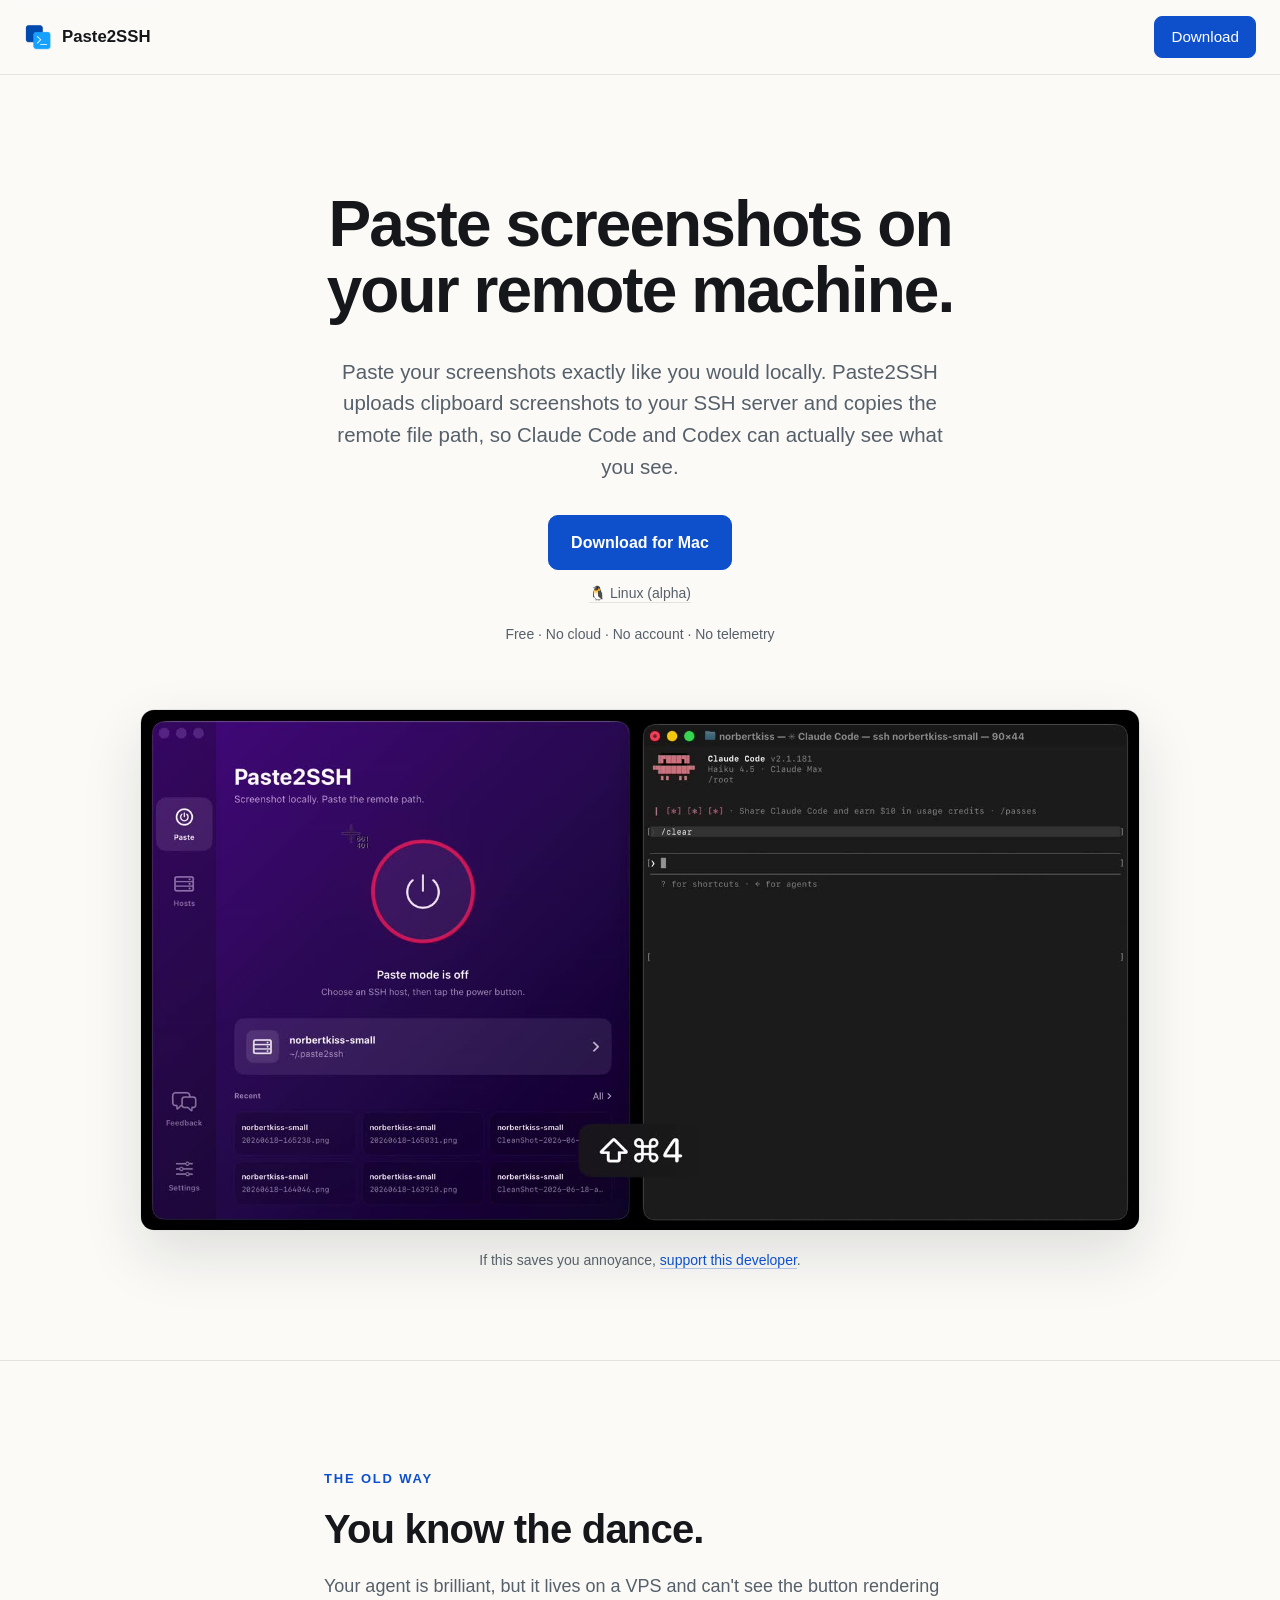
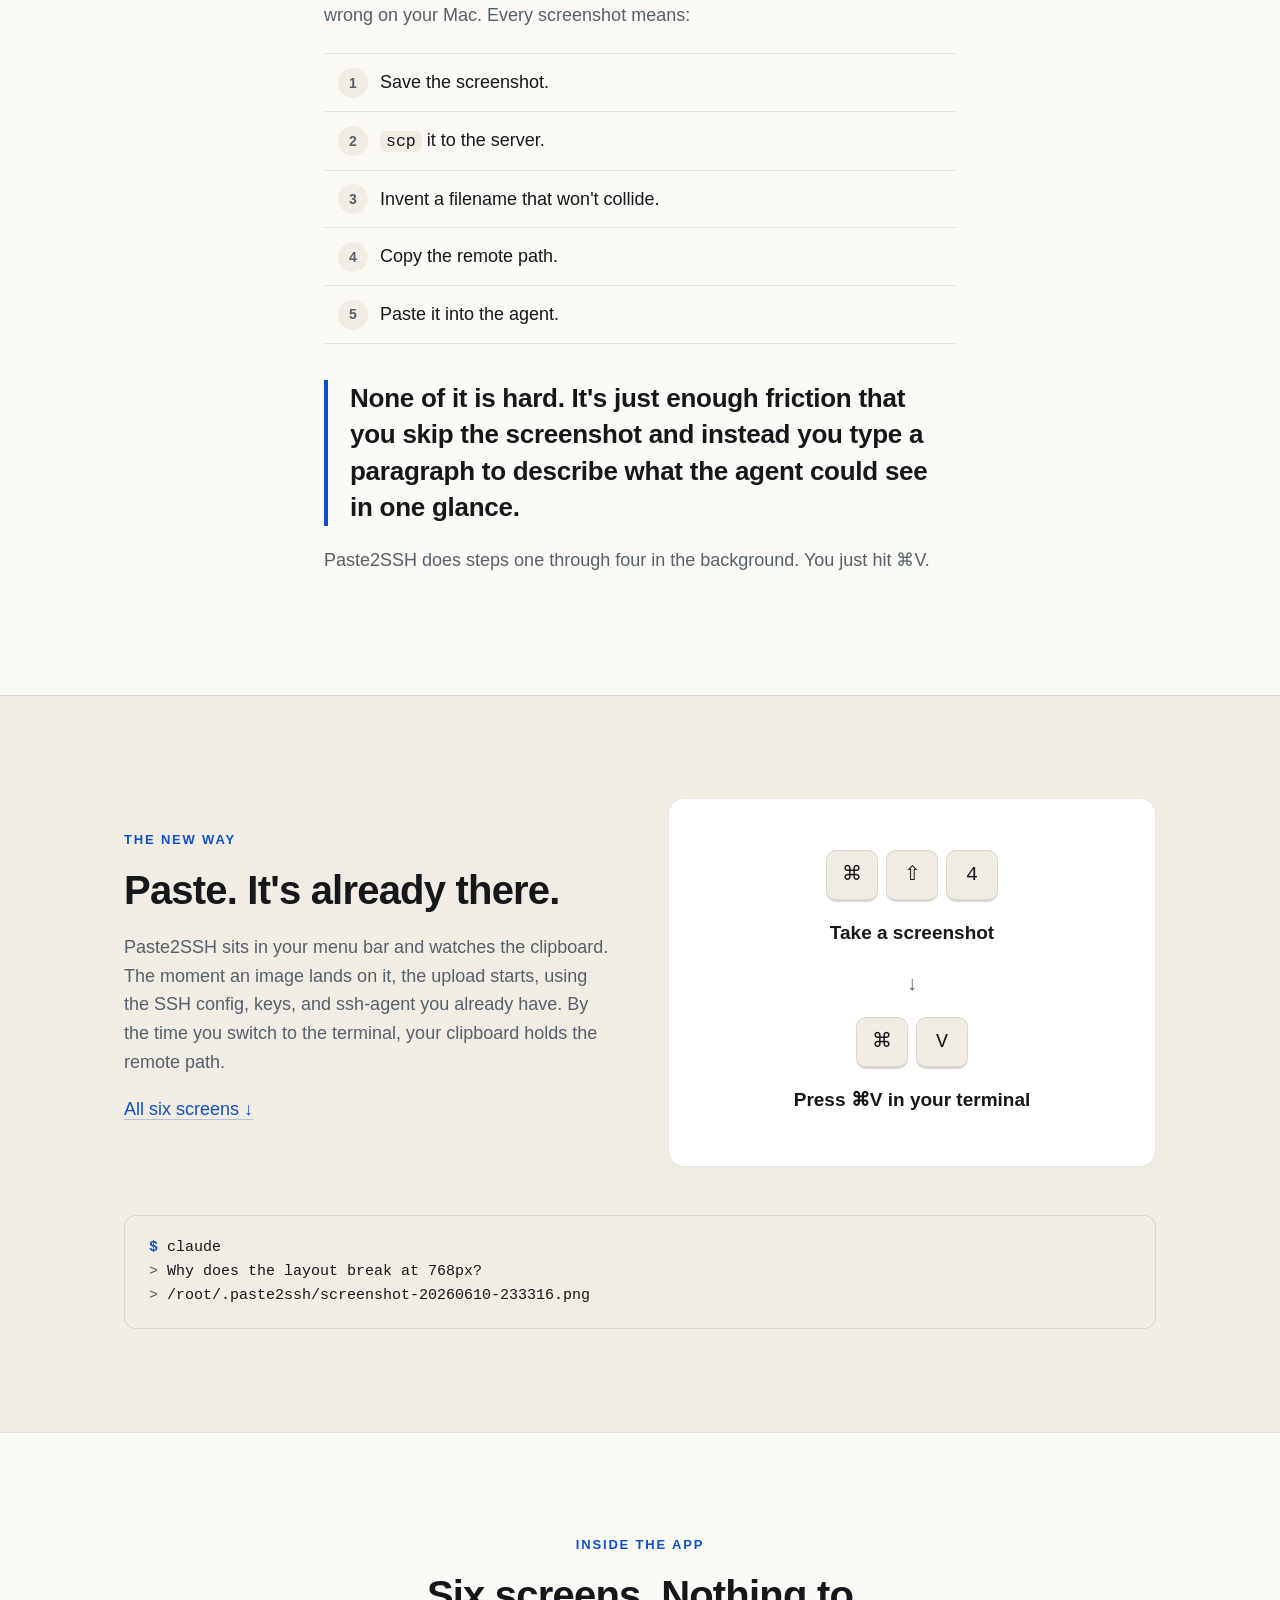
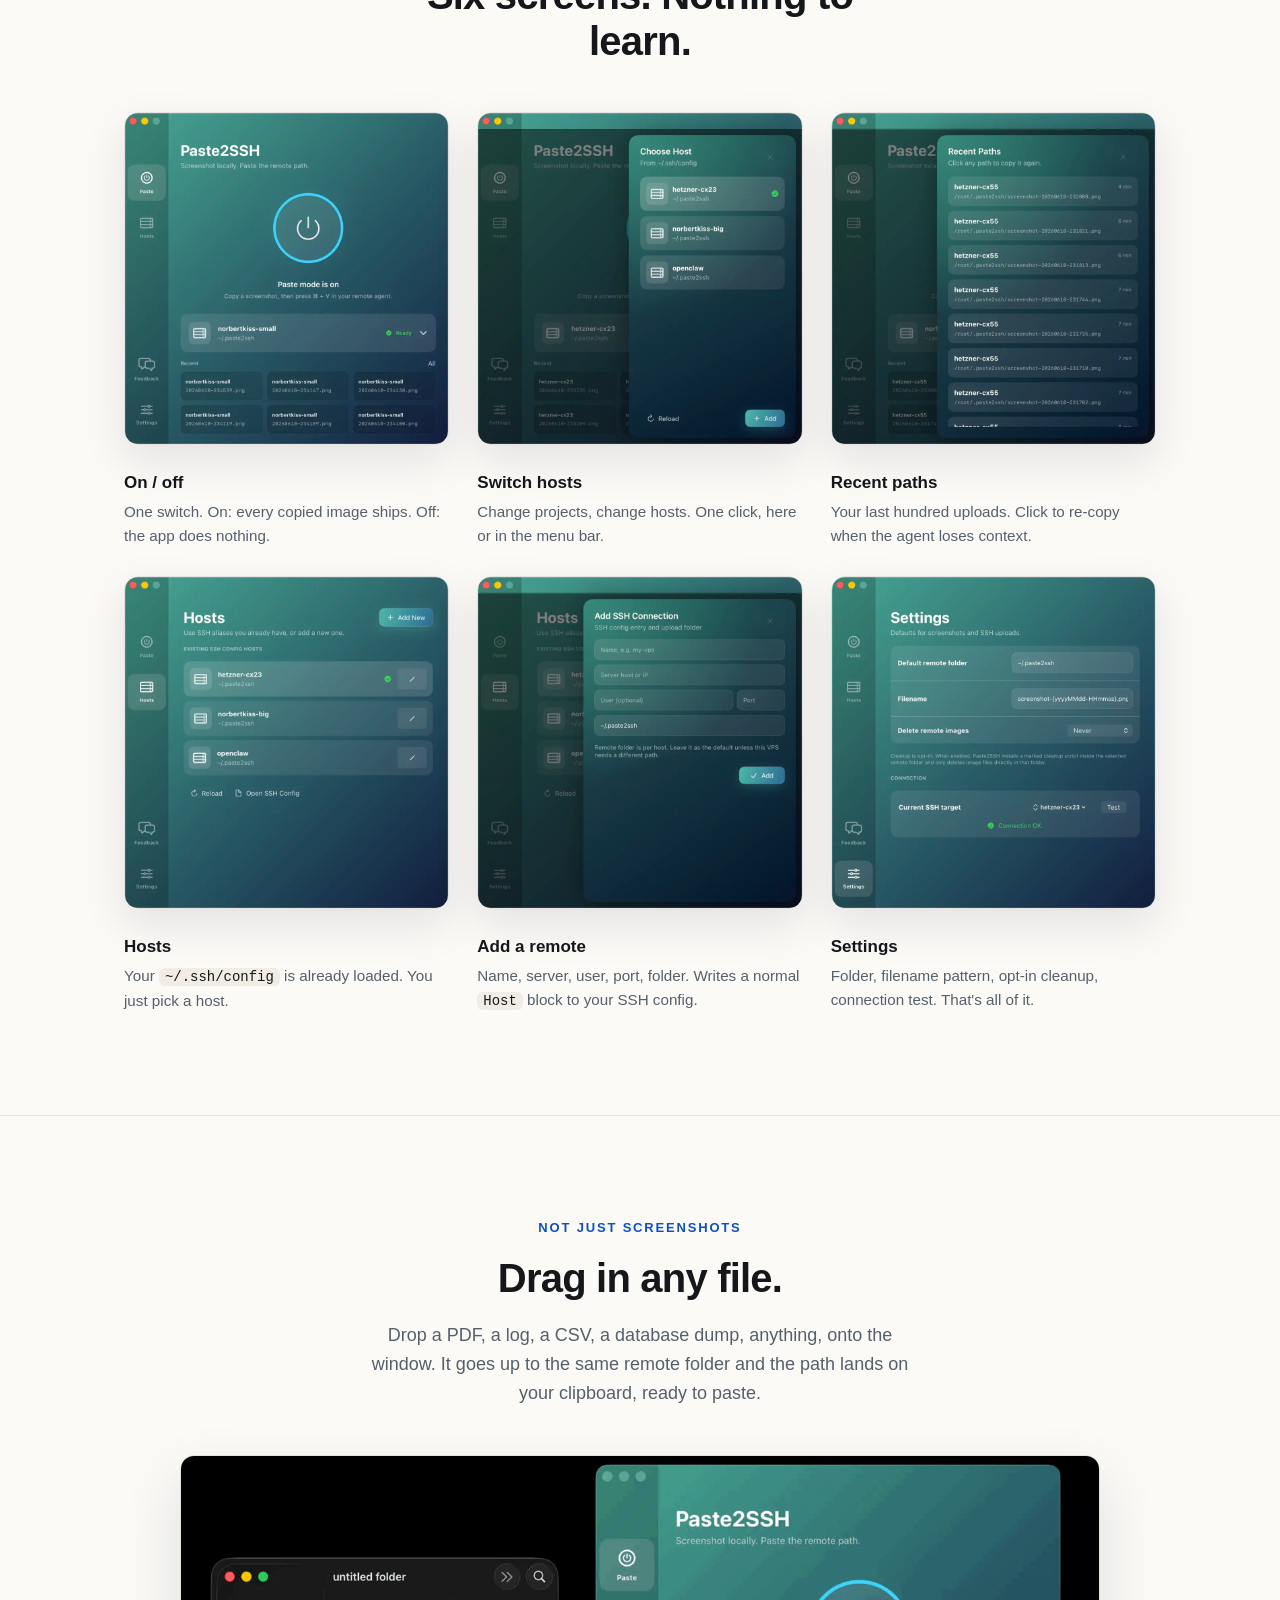
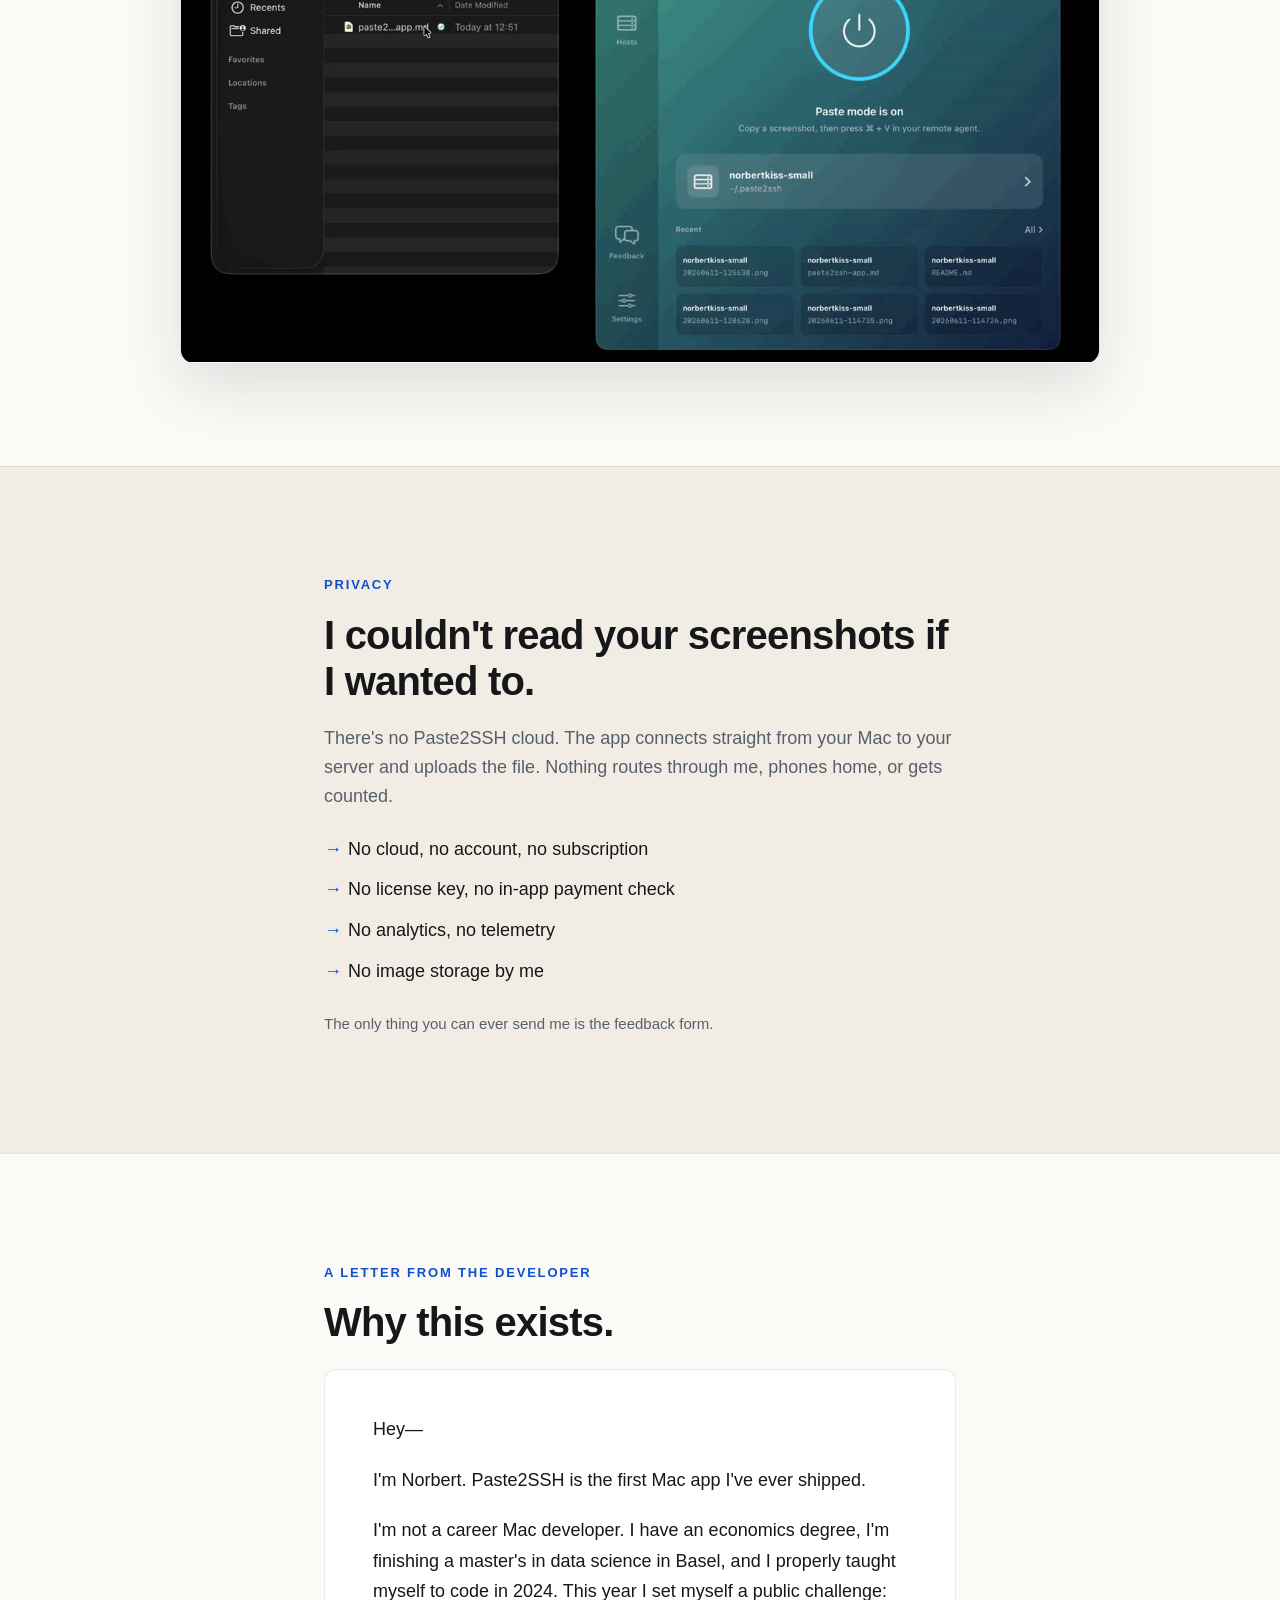
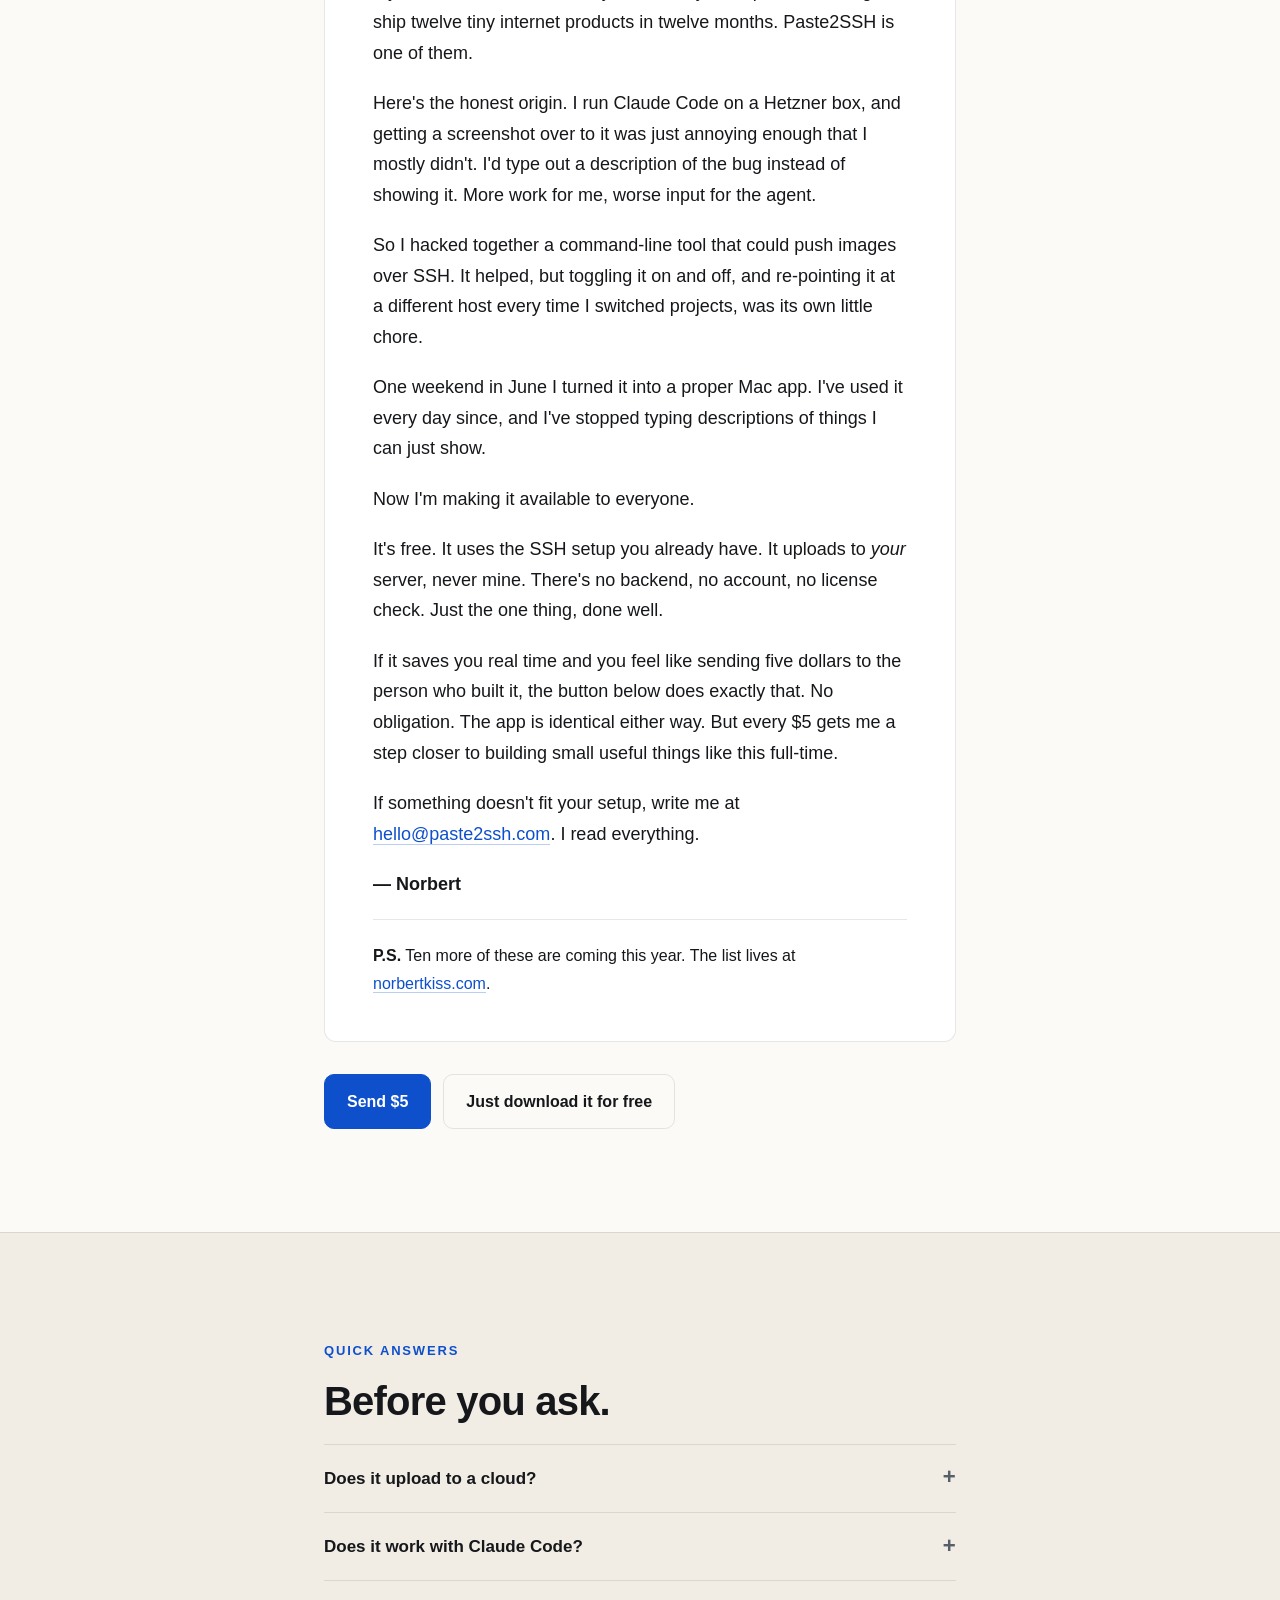
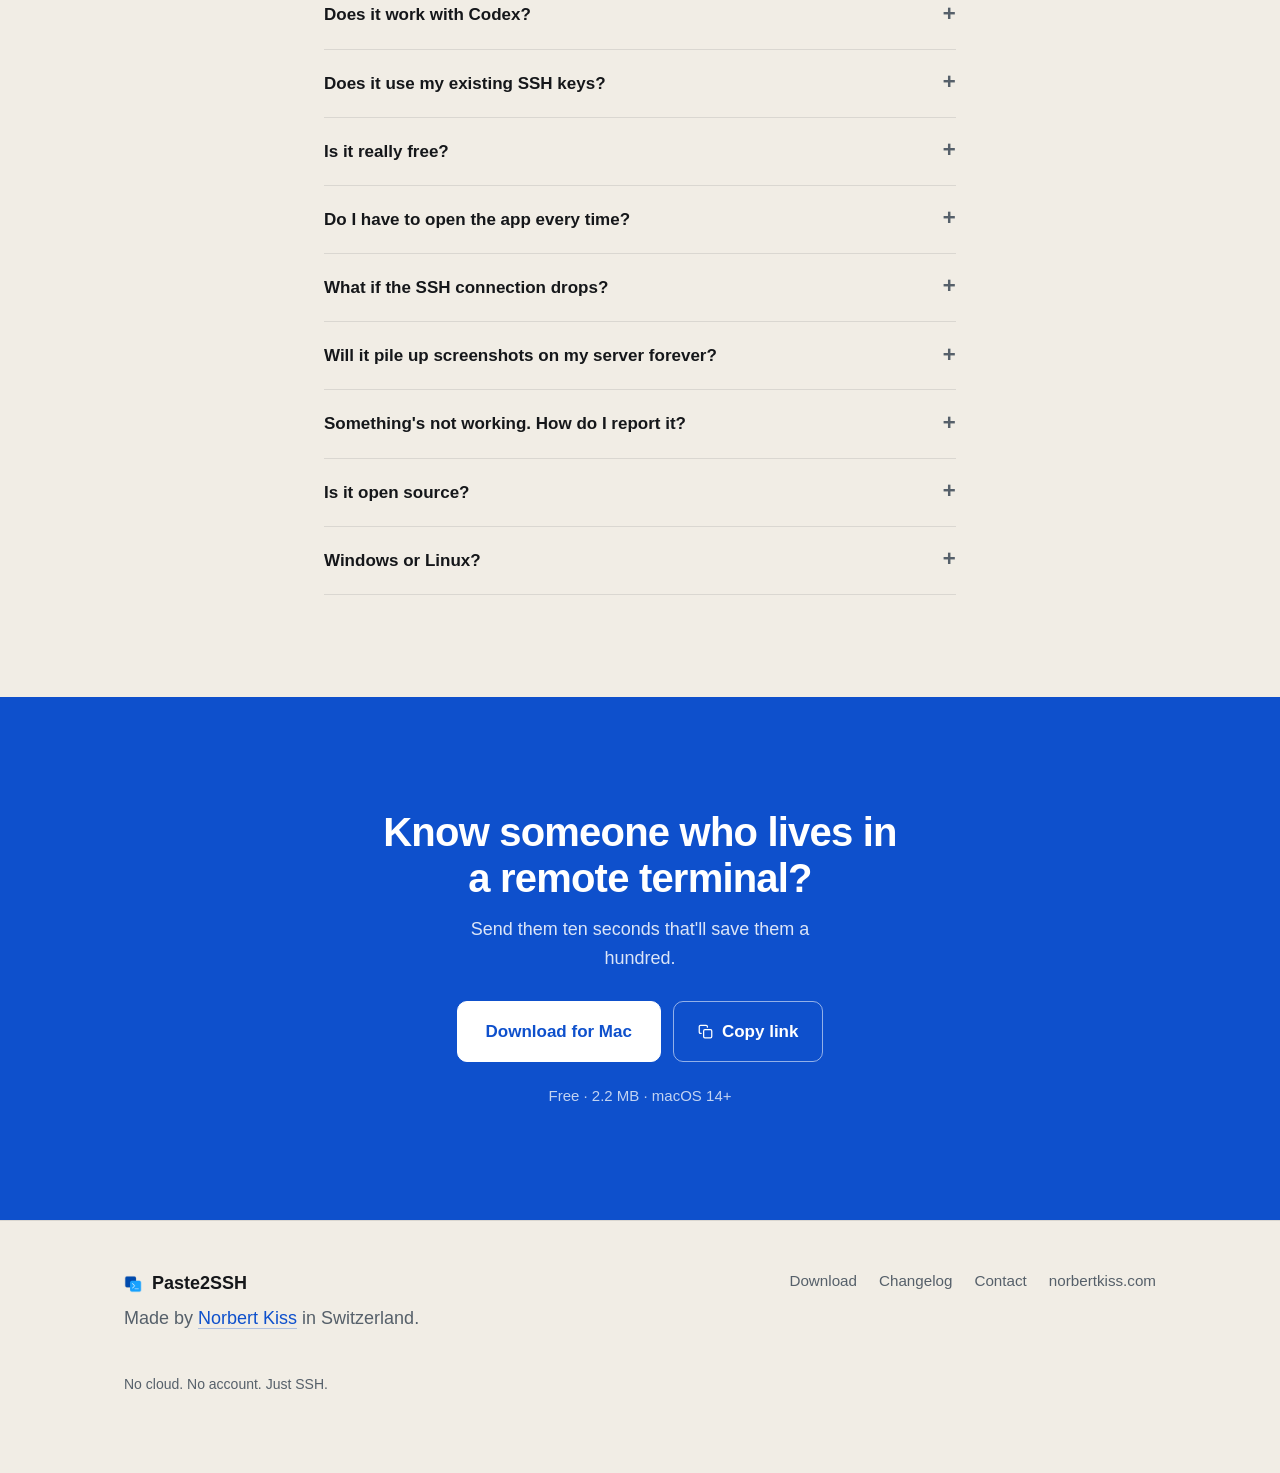
==== commit fafa3e81: "site: add Linux (alpha) page + hero link; AppImage via GitHub releases" ====
--- a/index.html
+++ b/index.html
@@ -53,7 +53,7 @@
   }
   </script>
 
-  <link rel="stylesheet" href="/styles.css?v=19" />
+  <link rel="stylesheet" href="/styles.css?v=20" />
   <script
     defer
     data-website-id="dfid_6iDRUbRsPHQtEeW4TGu3i"
@@ -70,7 +70,7 @@
       <span class="brand-text">Paste2SSH</span>
     </a>
     <nav aria-label="Primary">
-      <a href="/Paste2SSH-1.0.dmg" download data-fast-goal="download" data-fast-goal-location="nav" class="nav-cta">Download</a>
+      <a href="/Paste2SSH-1.1.2.dmg" download data-fast-goal="download" data-fast-goal-location="nav" class="nav-cta">Download</a>
     </nav>
   </header>
 
@@ -87,8 +87,9 @@
             you see.
           </p>
           <div class="cta-row">
-            <a href="/Paste2SSH-1.0.dmg" download data-fast-goal="download" data-fast-goal-location="hero" class="btn btn-primary">Download for Mac</a>
+            <a href="/Paste2SSH-1.1.2.dmg" download data-fast-goal="download" data-fast-goal-location="hero" class="btn btn-primary">Download for Mac</a>
           </div>
+          <p class="os-alt"><a href="/linux/" data-fast-goal="linux_page_click" data-fast-goal-location="hero">🐧 Linux (alpha)</a></p>
           <p class="trust-line">Free · No cloud · No account · No telemetry</p>
         </div>
         <figure class="hero-shot">
@@ -342,7 +343,7 @@
 
         <div class="cta-row letter-cta">
           <a href="https://donate.stripe.com/4gM9AU3gZ9hq04q5Pi6Zy02" data-fast-goal="support_click" class="btn btn-primary" rel="noopener" target="_blank">Send $5</a>
-          <a href="/Paste2SSH-1.0.dmg" download data-fast-goal="download" data-fast-goal-location="letter" class="btn btn-secondary">Just download it for free</a>
+          <a href="/Paste2SSH-1.1.2.dmg" download data-fast-goal="download" data-fast-goal-location="letter" class="btn btn-secondary">Just download it for free</a>
         </div>
       </div>
     </section>
@@ -416,7 +417,7 @@
         <h2>Know someone who lives in a remote terminal?</h2>
         <p class="band-sub">Send them ten seconds that'll save them a hundred.</p>
         <div class="cta-row band-cta">
-          <a href="/Paste2SSH-1.0.dmg" download data-fast-goal="download" data-fast-goal-location="band" class="btn btn-invert">Download for Mac</a>
+          <a href="/Paste2SSH-1.1.2.dmg" download data-fast-goal="download" data-fast-goal-location="band" class="btn btn-invert">Download for Mac</a>
           <button type="button" class="btn btn-share" data-url="https://paste2ssh.com/" aria-label="Copy link to Paste2SSH">
             <svg class="share-icon share-icon--copy" width="15" height="15" viewBox="0 0 24 24" fill="none" stroke="currentColor" stroke-width="2" stroke-linecap="round" stroke-linejoin="round" aria-hidden="true"><rect x="9" y="9" width="13" height="13" rx="2"/><path d="M5 15H4a2 2 0 0 1-2-2V4a2 2 0 0 1 2-2h9a2 2 0 0 1 2 2v1"/></svg>
             <svg class="share-icon share-icon--check" width="15" height="15" viewBox="0 0 24 24" fill="none" stroke="currentColor" stroke-width="2.5" stroke-linecap="round" stroke-linejoin="round" aria-hidden="true"><polyline points="20 6 9 17 4 12"/></svg>
@@ -439,7 +440,7 @@
           <p class="dim">Made by <a href="https://norbertkiss.com" data-fast-goal="norbertkiss_click" rel="noopener">Norbert Kiss</a> in Switzerland.</p>
         </div>
         <nav class="footer-nav" aria-label="Footer">
-          <a href="/Paste2SSH-1.0.dmg" download data-fast-goal="download" data-fast-goal-location="footer">Download</a>
+          <a href="/Paste2SSH-1.1.2.dmg" download data-fast-goal="download" data-fast-goal-location="footer">Download</a>
           <a href="/changelog/">Changelog</a>
           <a href="mailto:hello@paste2ssh.com" data-fast-goal="contact_click">Contact</a>
           <a href="https://norbertkiss.com" data-fast-goal="norbertkiss_click" rel="noopener">norbertkiss.com</a>
--- a/styles.css
+++ b/styles.css
@@ -257,6 +257,26 @@
   font-size: 0.875rem;
   color: var(--ink-2);
   text-align: center;
+}
+
+/* Subtle "other OS" link under the hero CTA (Linux alpha). */
+.os-alt { margin: 12px 0 0; font-size: 0.875rem; }
+.os-alt a { color: var(--ink-2); border-bottom: 1px solid var(--rule); padding-bottom: 1px; }
+.os-alt a:hover { color: var(--ink); border-bottom-color: var(--ink-2); }
+
+/* Copy-paste command block (used on /linux). */
+.cmd {
+  margin: 16px 0;
+  padding: 14px 16px;
+  background: var(--surface-alt);
+  border: 1px solid var(--rule);
+  border-radius: 10px;
+  font-family: var(--mono);
+  font-size: 0.85rem;
+  line-height: 1.6;
+  color: var(--ink);
+  overflow-x: auto;
+  white-space: pre;
 }
 
 .hero-shot {
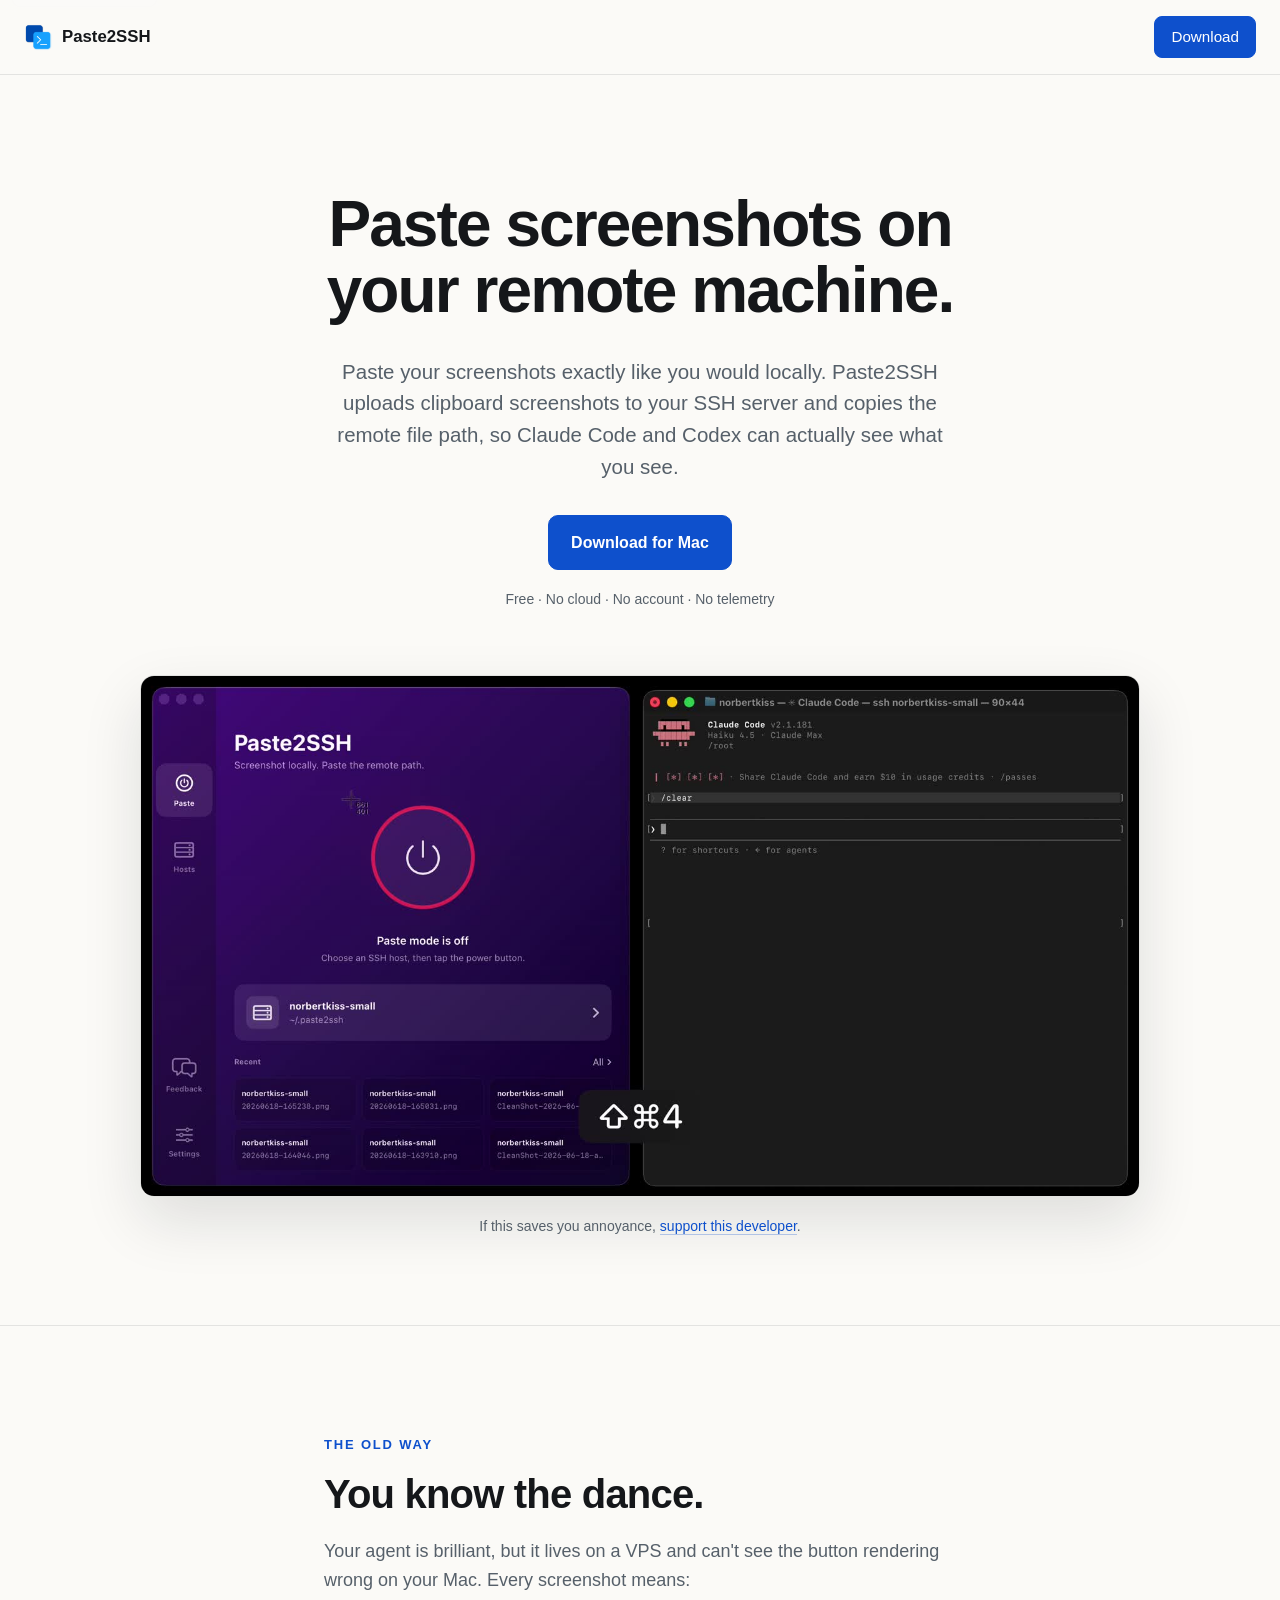
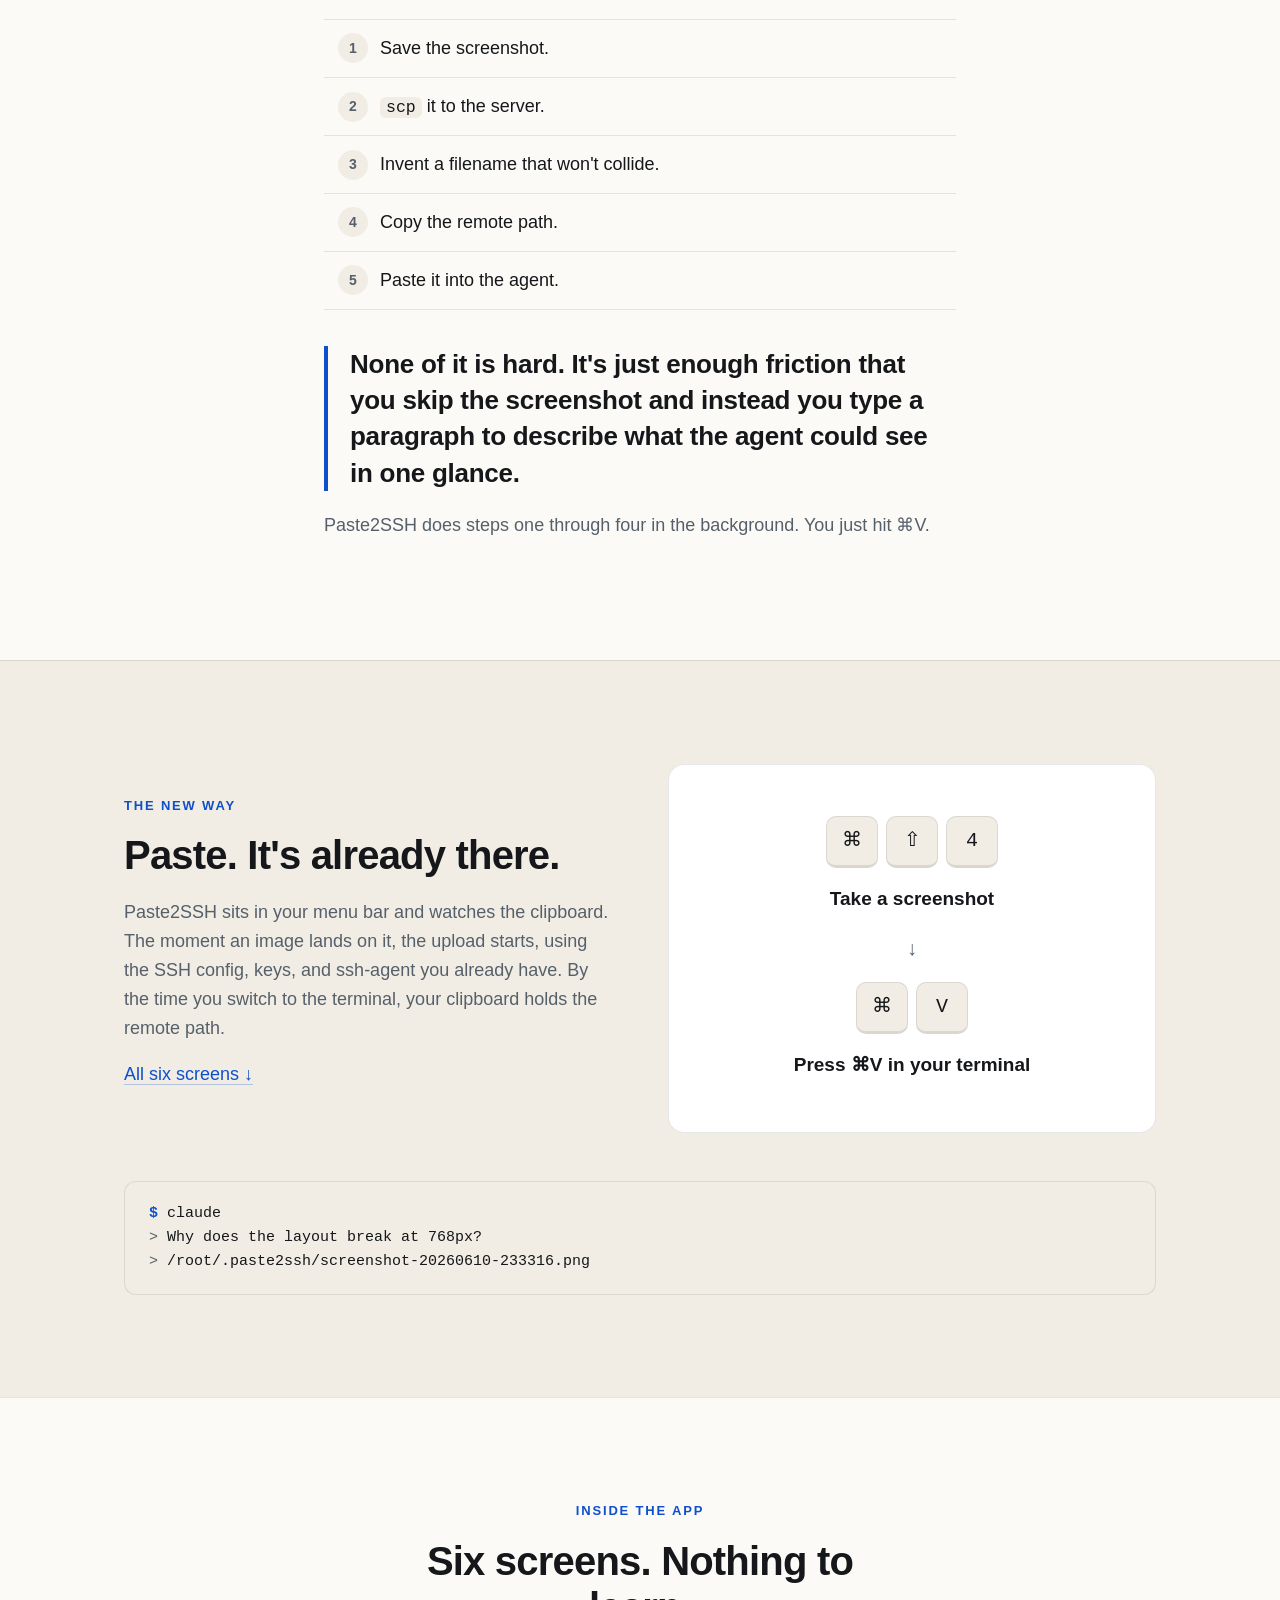
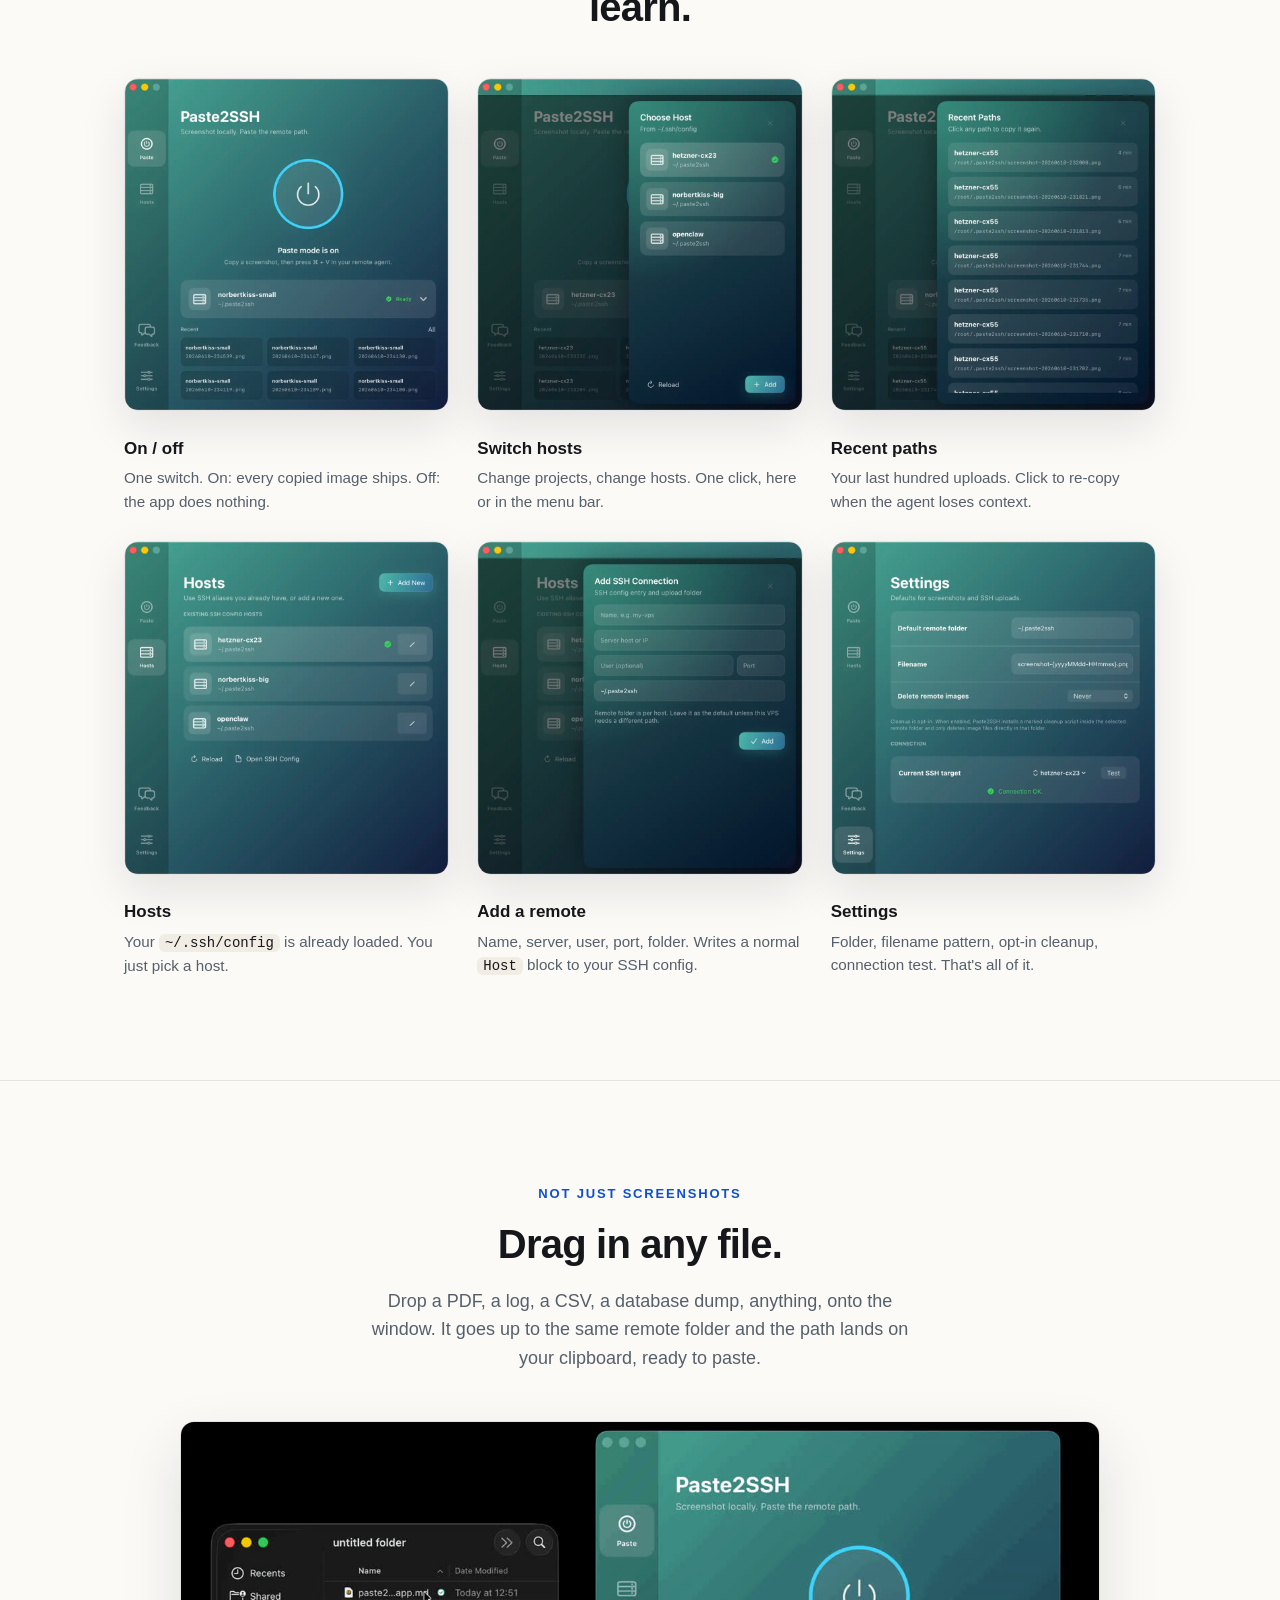
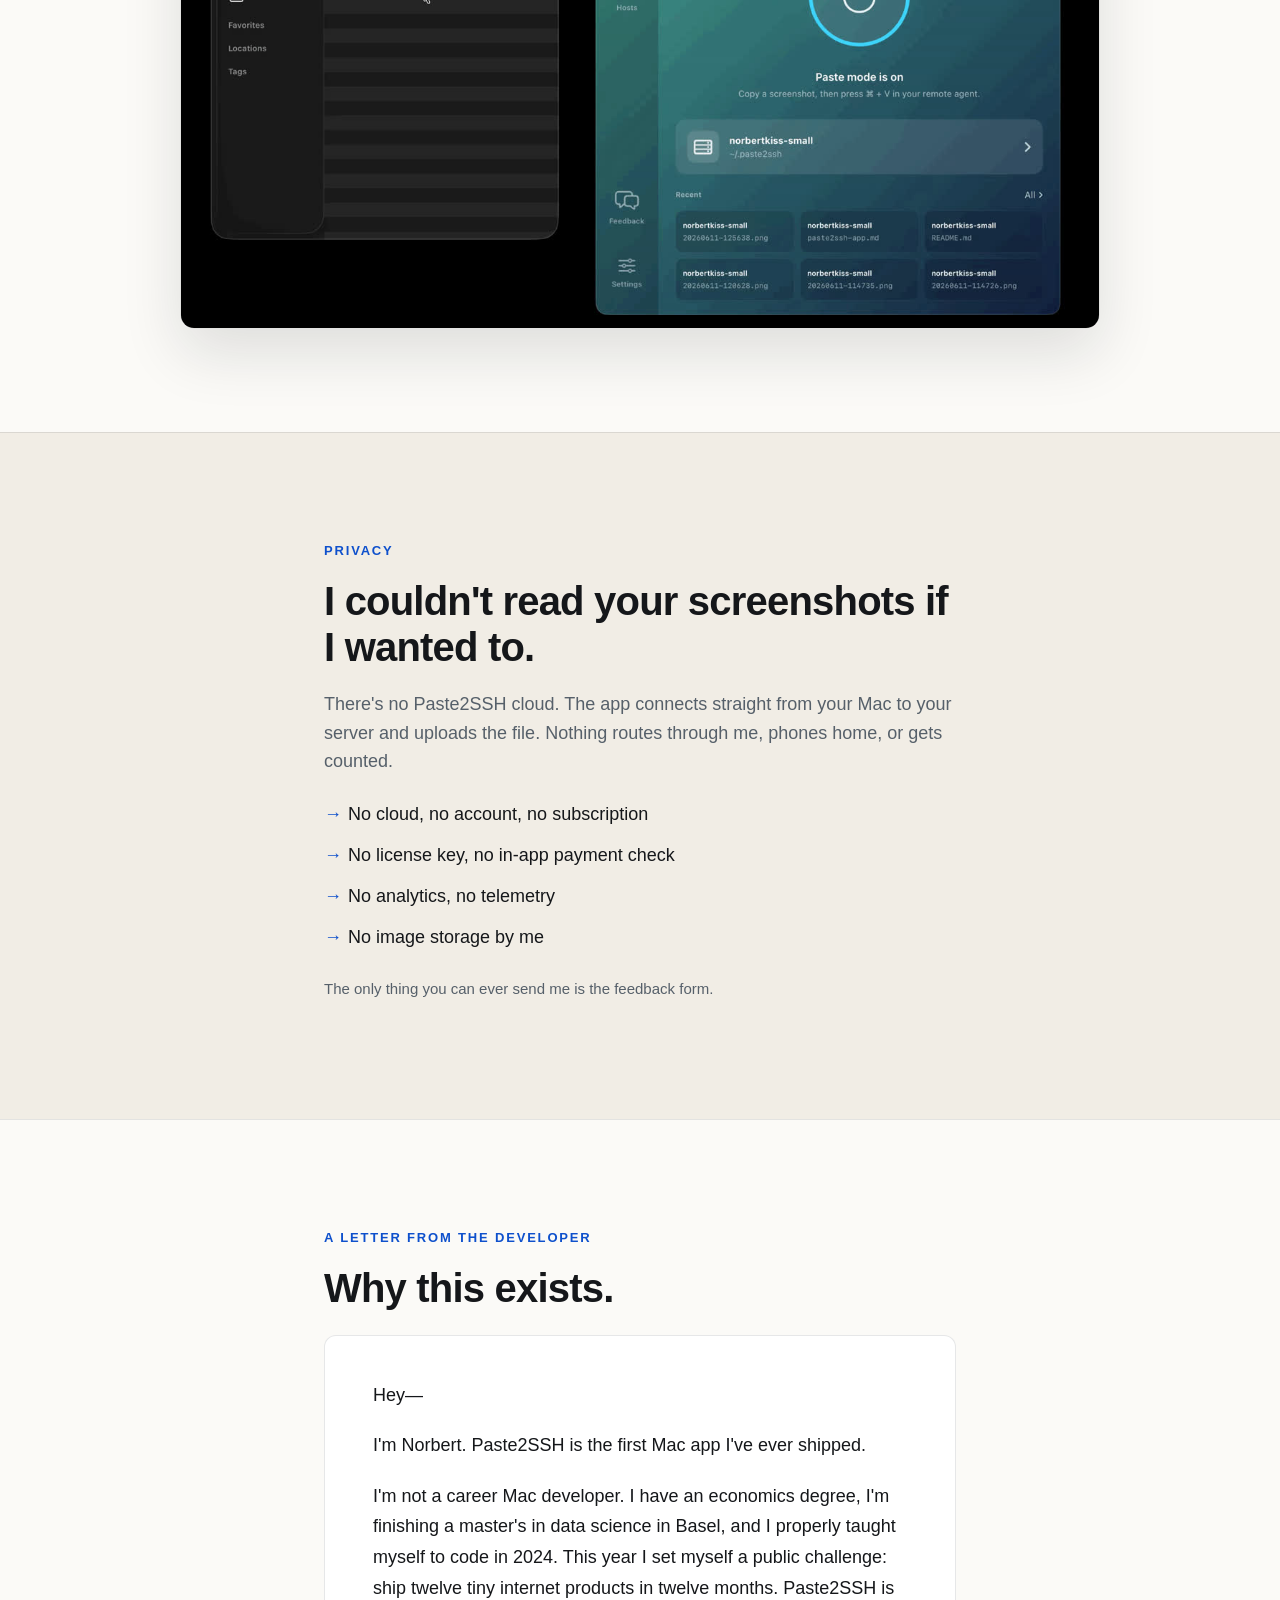
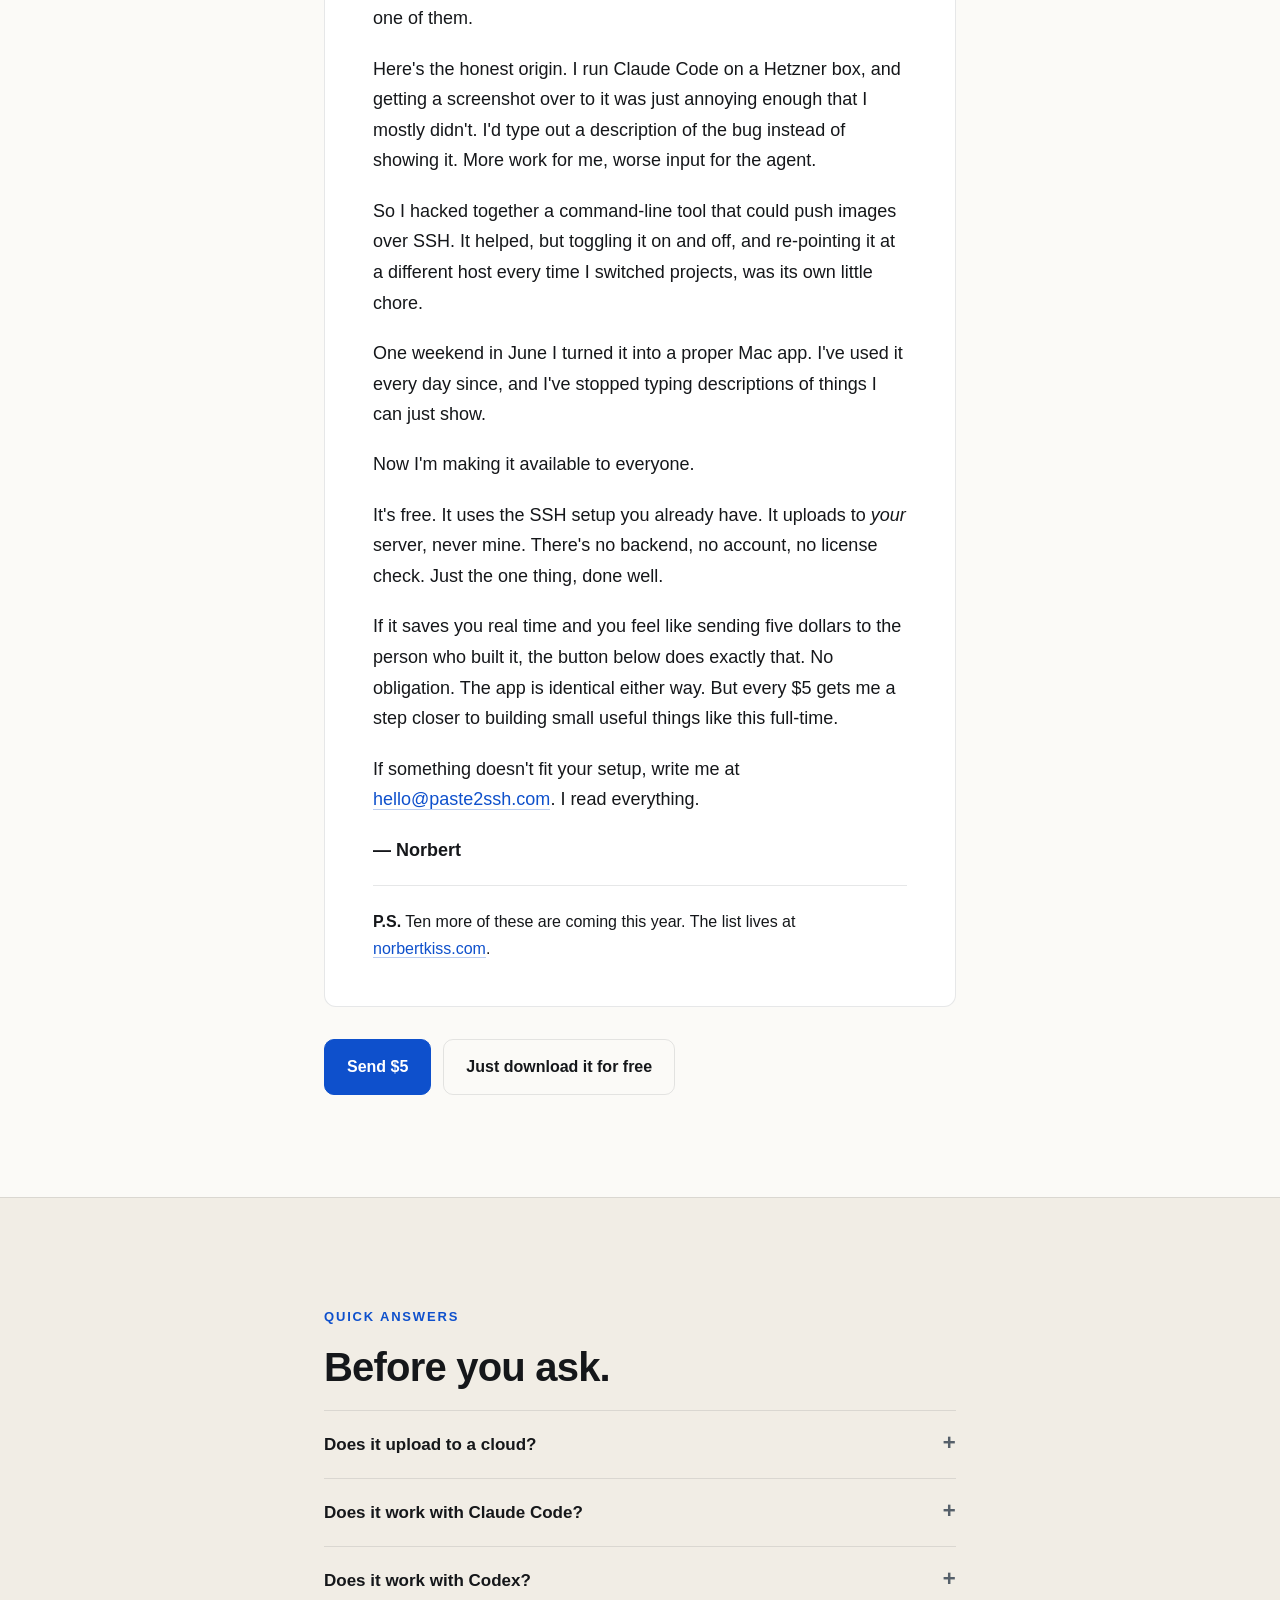
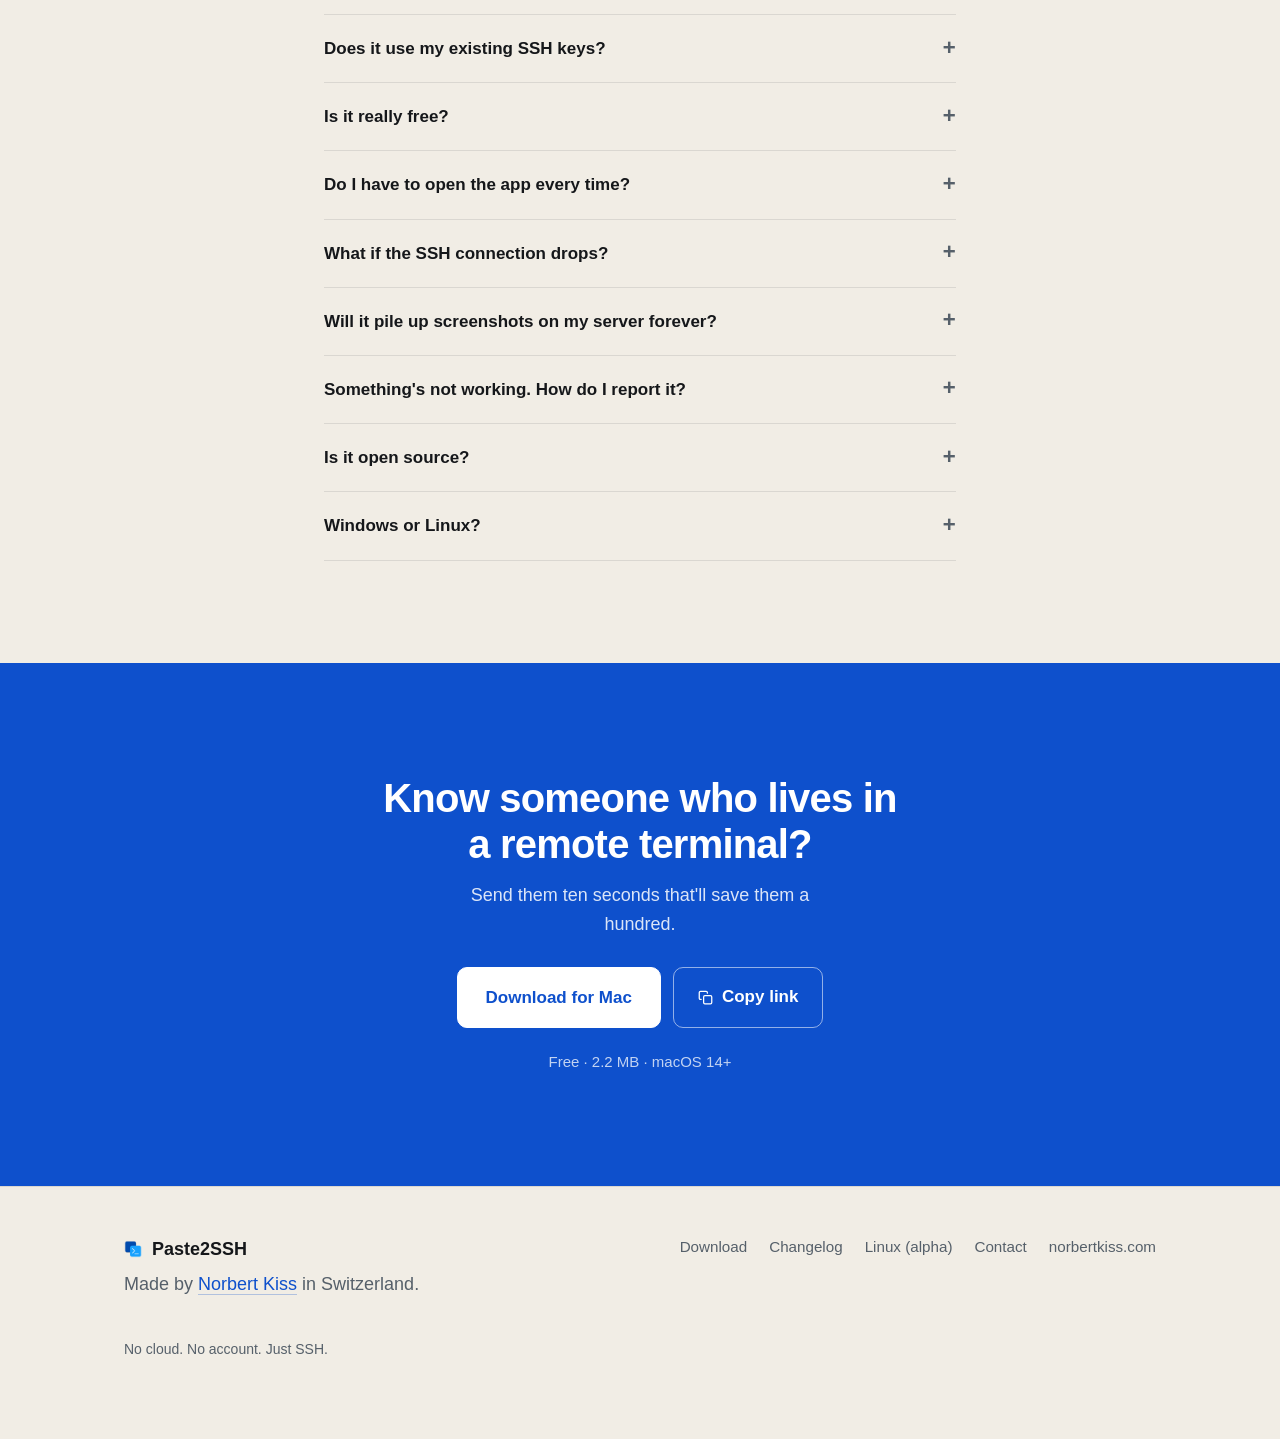
==== commit db343f0b: "linux page: fix vertical spacing; move Linux link from hero to footer (homepage stays Mac-focused)" ====
--- a/index.html
+++ b/index.html
@@ -53,7 +53,7 @@
   }
   </script>
 
-  <link rel="stylesheet" href="/styles.css?v=20" />
+  <link rel="stylesheet" href="/styles.css?v=21" />
   <script
     defer
     data-website-id="dfid_6iDRUbRsPHQtEeW4TGu3i"
@@ -89,7 +89,6 @@
           <div class="cta-row">
             <a href="/Paste2SSH-1.1.2.dmg" download data-fast-goal="download" data-fast-goal-location="hero" class="btn btn-primary">Download for Mac</a>
           </div>
-          <p class="os-alt"><a href="/linux/" data-fast-goal="linux_page_click" data-fast-goal-location="hero">🐧 Linux (alpha)</a></p>
           <p class="trust-line">Free · No cloud · No account · No telemetry</p>
         </div>
         <figure class="hero-shot">
@@ -442,6 +441,7 @@
         <nav class="footer-nav" aria-label="Footer">
           <a href="/Paste2SSH-1.1.2.dmg" download data-fast-goal="download" data-fast-goal-location="footer">Download</a>
           <a href="/changelog/">Changelog</a>
+          <a href="/linux/" data-fast-goal="linux_page_click" data-fast-goal-location="footer">Linux (alpha)</a>
           <a href="mailto:hello@paste2ssh.com" data-fast-goal="contact_click">Contact</a>
           <a href="https://norbertkiss.com" data-fast-goal="norbertkiss_click" rel="noopener">norbertkiss.com</a>
         </nav>
--- a/styles.css
+++ b/styles.css
@@ -259,11 +259,6 @@
   text-align: center;
 }
 
-/* Subtle "other OS" link under the hero CTA (Linux alpha). */
-.os-alt { margin: 12px 0 0; font-size: 0.875rem; }
-.os-alt a { color: var(--ink-2); border-bottom: 1px solid var(--rule); padding-bottom: 1px; }
-.os-alt a:hover { color: var(--ink); border-bottom-color: var(--ink-2); }
-
 /* Copy-paste command block (used on /linux). */
 .cmd {
   margin: 16px 0;
@@ -278,6 +273,14 @@
   overflow-x: auto;
   white-space: pre;
 }
+
+/* /linux page: bare h2/p in a narrow column need real vertical rhythm,
+   since base headings have no top margin and .release-lead has none. */
+.linux-doc .cta-row { margin-top: 26px; }
+.linux-doc h2 { margin-top: 2.6rem; }
+.linux-doc .cmd + p { margin-top: 1.25rem; }
+.linux-doc ul.bullets { margin-top: 1.1rem; }
+.linux-doc h2 + p { margin-bottom: 1.1rem; }
 
 .hero-shot {
   margin: clamp(40px, 5vw, 64px) auto 0;
